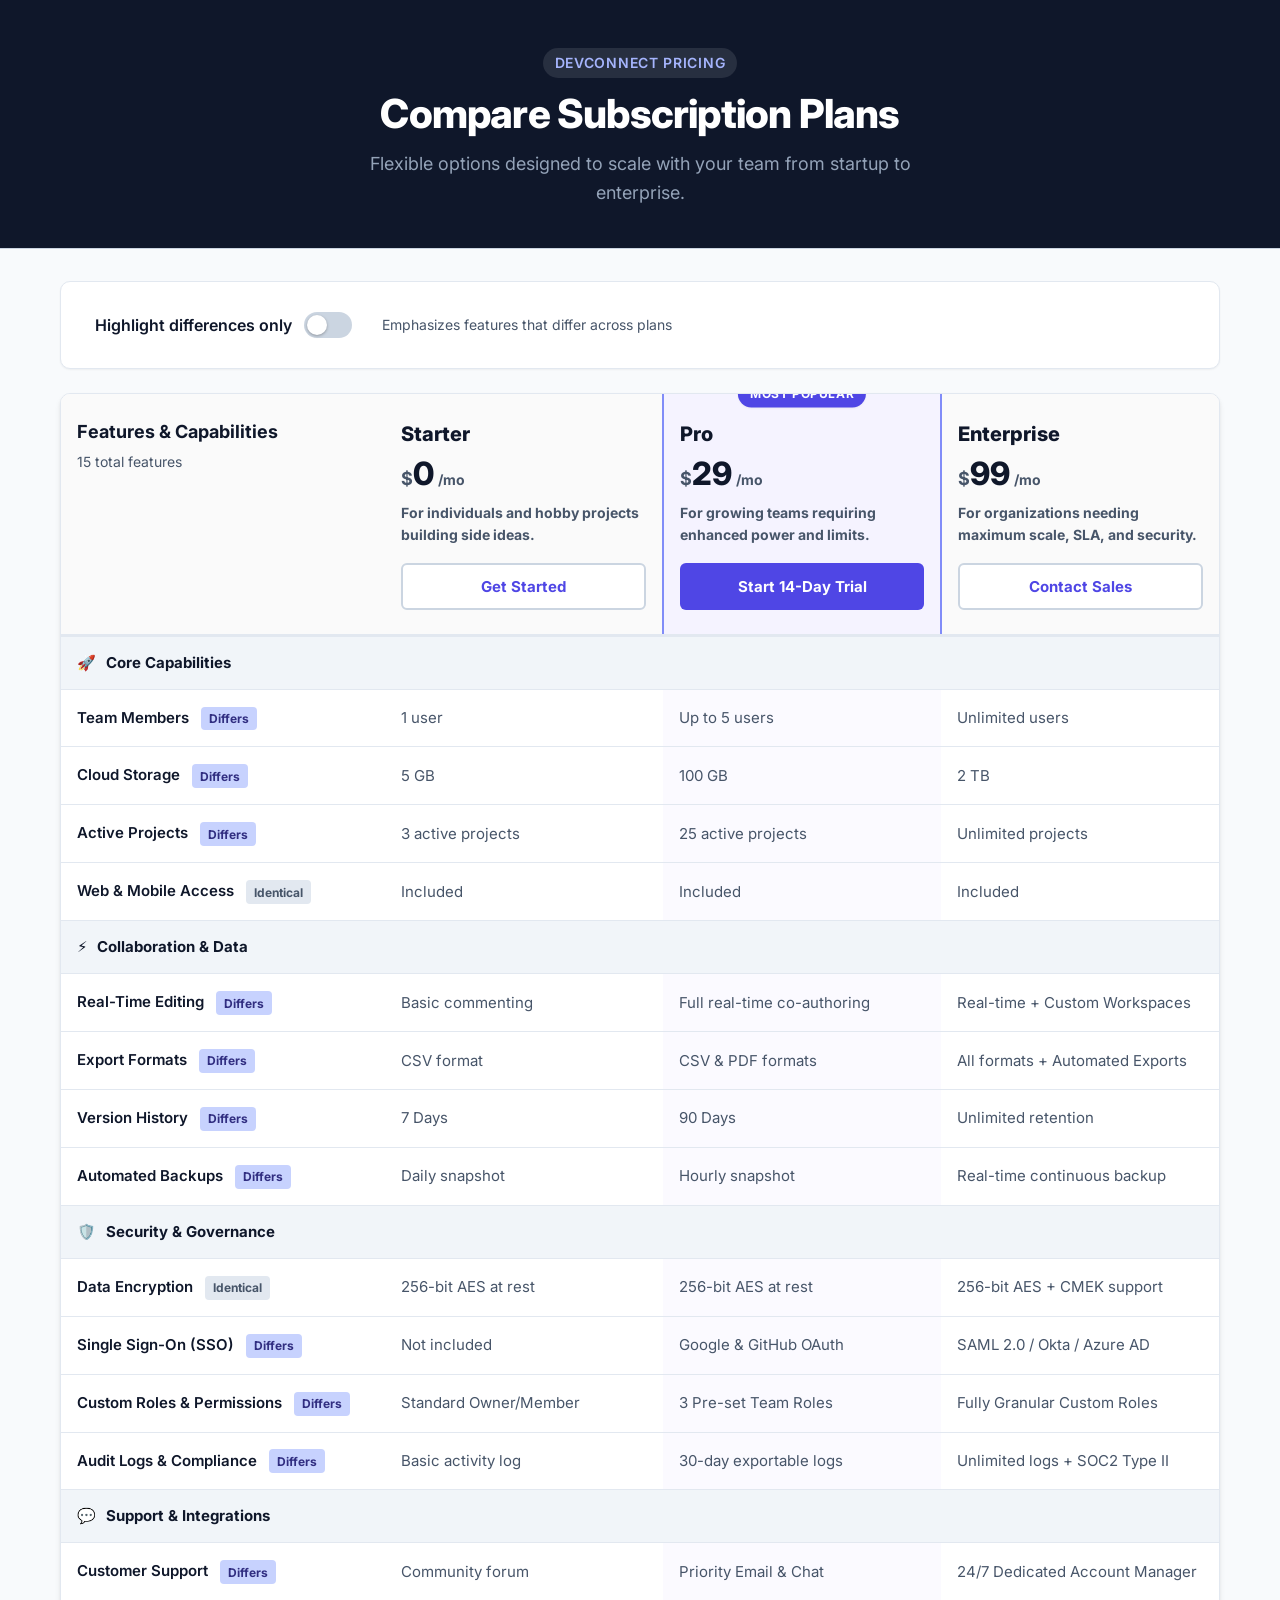
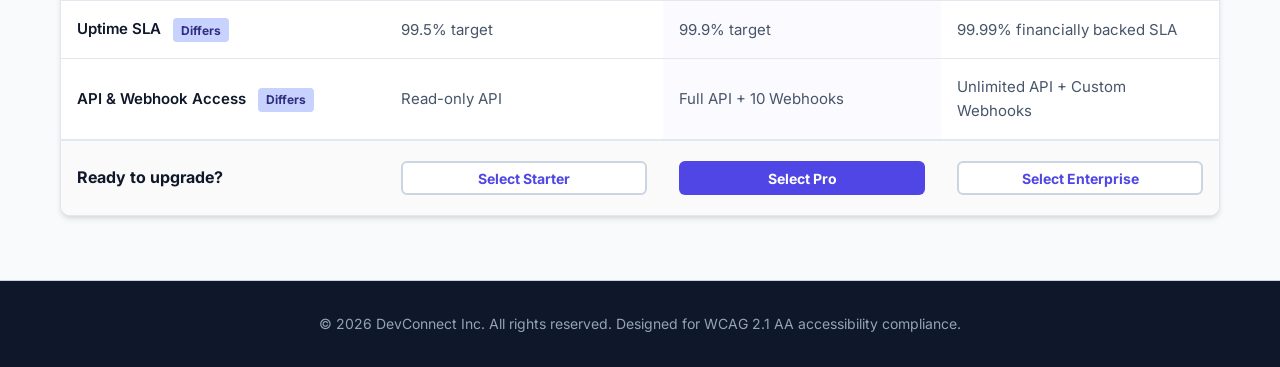
==== index.html @ 59ff109d "Initial commit" ====
<!DOCTYPE html>
<html lang="en">
<head>
  <meta charset="UTF-8">
  <meta name="viewport" content="width=device-width, initial-scale=1.0">
  <meta name="description" content="Compare subscription plans across 15 key features. Fully accessible, keyboard-operable, and optimized for mobile screens down to 320px.">
  <title>Plan Comparison - Find the Right Fit</title>
  
  <!-- Modern Google Fonts -->
  <link rel="preconnect" href="https://fonts.googleapis.com">
  <link rel="preconnect" href="https://fonts.gstatic.com" crossorigin>
  <link href="https://fonts.googleapis.com/css2?family=Inter:wght@400;500;600;700;800&display=swap" rel="stylesheet">
  
  <link rel="stylesheet" href="styles.css">
</head>
<body>

  <!-- Keyboard Accessibility: Skip to Main Content Link -->
  <a href="#main-content" class="skip-link">Skip to main content</a>

  <!-- Header Section -->
  <header class="app-header">
    <div class="container">
      <div class="brand-badge">DevConnect Pricing</div>
      <h1 id="page-title">Compare Subscription Plans</h1>
      <p class="subtitle">Flexible options designed to scale with your team from startup to enterprise.</p>
    </div>
  </header>

  <!-- Main Content Area -->
  <main id="main-content" tabindex="-1">
    <div class="container">
      
      <!-- Toolbar & Accessibility Controls -->
      <section class="toolbar" aria-label="Table View Controls">
        <div class="toolbar-left">
          <h2 class="sr-only">Interactive Controls</h2>
          <!-- Highlight Differences Toggle Switch -->
          <button 
            type="button" 
            role="switch" 
            aria-checked="false" 
            id="highlight-toggle" 
            class="switch-control" 
            aria-describedby="toggle-hint"
          >
            <span class="switch-label">Highlight differences only</span>
            <span class="switch-track" aria-hidden="true">
              <span class="switch-thumb"></span>
            </span>
          </button>
          <span id="toggle-hint" class="toggle-hint-text">Emphasizes features that differ across plans</span>
        </div>

        <div class="toolbar-right">
          <!-- Mobile Plan Filter Tabs (Visible on small screens <= 640px) -->
          <div class="mobile-filter-group" role="group" aria-label="Filter plan columns on mobile screens">
            <span class="filter-label" id="mobile-filter-label">View plan:</span>
            <div class="tab-list" role="tablist" aria-labelledby="mobile-filter-label">
              <button role="tab" aria-selected="true" id="tab-all" aria-controls="comparison-table" class="plan-tab active">All Plans</button>
              <button role="tab" aria-selected="false" id="tab-starter" aria-controls="comparison-table" class="plan-tab">Starter</button>
              <button role="tab" aria-selected="false" id="tab-pro" aria-controls="comparison-table" class="plan-tab">Pro</button>
              <button role="tab" aria-selected="false" id="tab-enterprise" aria-controls="comparison-table" class="plan-tab">Enterprise</button>
            </div>
          </div>
        </div>
      </section>

      <!-- Live Region for Screen Reader Announcements -->
      <div id="aria-announcer" class="sr-only" aria-live="polite" aria-atomic="true"></div>

      <!-- Feature Comparison Table Container -->
      <div class="table-wrapper">
        <table role="table" class="comparison-table" id="comparison-table" aria-labelledby="page-title">
          <caption class="sr-only">
            Detailed comparison of 15 features across Starter ($0), Pro ($29/month), and Enterprise ($99/month) plans.
          </caption>

          <!-- Table Header: Plan Overview -->
          <thead>
            <tr role="row" class="header-row">
              <th scope="col" role="columnheader" class="col-feature-header">
                <span class="feature-title">Features & Capabilities</span>
                <span class="feature-count">15 total features</span>
              </th>
              
              <!-- Plan 1: Starter -->
              <th scope="col" role="columnheader" class="col-plan plan-starter-header">
                <div class="plan-card-header">
                  <span class="plan-name">Starter</span>
                  <div class="plan-price">
                    <span class="currency">$</span><span class="amount">0</span><span class="period">/mo</span>
                  </div>
                  <p class="plan-desc">For individuals and hobby projects building side ideas.</p>
                  <button type="button" class="cta-button secondary" aria-label="Select Starter Plan ($0 per month)">Get Started</button>
                </div>
              </th>

              <!-- Plan 2: Pro (Featured) -->
              <th scope="col" role="columnheader" class="col-plan plan-pro-header featured">
                <div class="featured-badge" aria-hidden="true">Most Popular</div>
                <div class="plan-card-header">
                  <span class="plan-name">Pro</span>
                  <div class="plan-price">
                    <span class="currency">$</span><span class="amount">29</span><span class="period">/mo</span>
                  </div>
                  <p class="plan-desc">For growing teams requiring enhanced power and limits.</p>
                  <button type="button" class="cta-button primary" aria-label="Select Pro Plan ($29 per month)">Start 14-Day Trial</button>
                </div>
              </th>

              <!-- Plan 3: Enterprise -->
              <th scope="col" role="columnheader" class="col-plan plan-enterprise-header">
                <div class="plan-card-header">
                  <span class="plan-name">Enterprise</span>
                  <div class="plan-price">
                    <span class="currency">$</span><span class="amount">99</span><span class="period">/mo</span>
                  </div>
                  <p class="plan-desc">For organizations needing maximum scale, SLA, and security.</p>
                  <button type="button" class="cta-button secondary" aria-label="Select Enterprise Plan ($99 per month)">Contact Sales</button>
                </div>
              </th>
            </tr>
          </thead>

          <!-- Table Body: Categorized Features -->
          <tbody>
            
            <!-- Category 1: Core Capabilities -->
            <tr role="row" class="category-row">
              <th colspan="4" scope="colgroup" role="columnheader" class="category-title">
                <span class="category-icon" aria-hidden="true">🚀</span> Core Capabilities
              </th>
            </tr>

            <tr role="row" class="feature-row" data-different="true">
              <th scope="row" role="rowheader" class="feature-cell">
                <span class="feature-name">Team Members</span>
                <span class="diff-badge" aria-label="Value differs across plans">Differs</span>
              </th>
              <td role="cell" data-plan-name="Starter" class="value-cell plan-starter">1 user</td>
              <td role="cell" data-plan-name="Pro" class="value-cell plan-pro">Up to 5 users</td>
              <td role="cell" data-plan-name="Enterprise" class="value-cell plan-enterprise">Unlimited users</td>
            </tr>

            <tr role="row" class="feature-row" data-different="true">
              <th scope="row" role="rowheader" class="feature-cell">
                <span class="feature-name">Cloud Storage</span>
                <span class="diff-badge" aria-label="Value differs across plans">Differs</span>
              </th>
              <td role="cell" data-plan-name="Starter" class="value-cell plan-starter">5 GB</td>
              <td role="cell" data-plan-name="Pro" class="value-cell plan-pro">100 GB</td>
              <td role="cell" data-plan-name="Enterprise" class="value-cell plan-enterprise">2 TB</td>
            </tr>

            <tr role="row" class="feature-row" data-different="true">
              <th scope="row" role="rowheader" class="feature-cell">
                <span class="feature-name">Active Projects</span>
                <span class="diff-badge" aria-label="Value differs across plans">Differs</span>
              </th>
              <td role="cell" data-plan-name="Starter" class="value-cell plan-starter">3 active projects</td>
              <td role="cell" data-plan-name="Pro" class="value-cell plan-pro">25 active projects</td>
              <td role="cell" data-plan-name="Enterprise" class="value-cell plan-enterprise">Unlimited projects</td>
            </tr>

            <tr role="row" class="feature-row" data-different="false">
              <th scope="row" role="rowheader" class="feature-cell">
                <span class="feature-name">Web & Mobile Access</span>
                <span class="same-badge" aria-label="Value is identical across plans">Identical</span>
              </th>
              <td role="cell" data-plan-name="Starter" class="value-cell plan-starter">Included</td>
              <td role="cell" data-plan-name="Pro" class="value-cell plan-pro">Included</td>
              <td role="cell" data-plan-name="Enterprise" class="value-cell plan-enterprise">Included</td>
            </tr>

            <!-- Category 2: Collaboration & Data -->
            <tr role="row" class="category-row">
              <th colspan="4" scope="colgroup" role="columnheader" class="category-title">
                <span class="category-icon" aria-hidden="true">⚡</span> Collaboration & Data
              </th>
            </tr>

            <tr role="row" class="feature-row" data-different="true">
              <th scope="row" role="rowheader" class="feature-cell">
                <span class="feature-name">Real-Time Editing</span>
                <span class="diff-badge" aria-label="Value differs across plans">Differs</span>
              </th>
              <td role="cell" data-plan-name="Starter" class="value-cell plan-starter">Basic commenting</td>
              <td role="cell" data-plan-name="Pro" class="value-cell plan-pro">Full real-time co-authoring</td>
              <td role="cell" data-plan-name="Enterprise" class="value-cell plan-enterprise">Real-time + Custom Workspaces</td>
            </tr>

            <tr role="row" class="feature-row" data-different="true">
              <th scope="row" role="rowheader" class="feature-cell">
                <span class="feature-name">Export Formats</span>
                <span class="diff-badge" aria-label="Value differs across plans">Differs</span>
              </th>
              <td role="cell" data-plan-name="Starter" class="value-cell plan-starter">CSV format</td>
              <td role="cell" data-plan-name="Pro" class="value-cell plan-pro">CSV & PDF formats</td>
              <td role="cell" data-plan-name="Enterprise" class="value-cell plan-enterprise">All formats + Automated Exports</td>
            </tr>

            <tr role="row" class="feature-row" data-different="true">
              <th scope="row" role="rowheader" class="feature-cell">
                <span class="feature-name">Version History</span>
                <span class="diff-badge" aria-label="Value differs across plans">Differs</span>
              </th>
              <td role="cell" data-plan-name="Starter" class="value-cell plan-starter">7 Days</td>
              <td role="cell" data-plan-name="Pro" class="value-cell plan-pro">90 Days</td>
              <td role="cell" data-plan-name="Enterprise" class="value-cell plan-enterprise">Unlimited retention</td>
            </tr>

            <tr role="row" class="feature-row" data-different="true">
              <th scope="row" role="rowheader" class="feature-cell">
                <span class="feature-name">Automated Backups</span>
                <span class="diff-badge" aria-label="Value differs across plans">Differs</span>
              </th>
              <td role="cell" data-plan-name="Starter" class="value-cell plan-starter">Daily snapshot</td>
              <td role="cell" data-plan-name="Pro" class="value-cell plan-pro">Hourly snapshot</td>
              <td role="cell" data-plan-name="Enterprise" class="value-cell plan-enterprise">Real-time continuous backup</td>
            </tr>

            <!-- Category 3: Security & Governance -->
            <tr role="row" class="category-row">
              <th colspan="4" scope="colgroup" role="columnheader" class="category-title">
                <span class="category-icon" aria-hidden="true">🛡️</span> Security & Governance
              </th>
            </tr>

            <tr role="row" class="feature-row" data-different="false">
              <th scope="row" role="rowheader" class="feature-cell">
                <span class="feature-name">Data Encryption</span>
                <span class="same-badge" aria-label="Value is identical across plans">Identical</span>
              </th>
              <td role="cell" data-plan-name="Starter" class="value-cell plan-starter">256-bit AES at rest</td>
              <td role="cell" data-plan-name="Pro" class="value-cell plan-pro">256-bit AES at rest</td>
              <td role="cell" data-plan-name="Enterprise" class="value-cell plan-enterprise">256-bit AES + CMEK support</td>
            </tr>

            <tr role="row" class="feature-row" data-different="true">
              <th scope="row" role="rowheader" class="feature-cell">
                <span class="feature-name">Single Sign-On (SSO)</span>
                <span class="diff-badge" aria-label="Value differs across plans">Differs</span>
              </th>
              <td role="cell" data-plan-name="Starter" class="value-cell plan-starter">Not included</td>
              <td role="cell" data-plan-name="Pro" class="value-cell plan-pro">Google & GitHub OAuth</td>
              <td role="cell" data-plan-name="Enterprise" class="value-cell plan-enterprise">SAML 2.0 / Okta / Azure AD</td>
            </tr>

            <tr role="row" class="feature-row" data-different="true">
              <th scope="row" role="rowheader" class="feature-cell">
                <span class="feature-name">Custom Roles & Permissions</span>
                <span class="diff-badge" aria-label="Value differs across plans">Differs</span>
              </th>
              <td role="cell" data-plan-name="Starter" class="value-cell plan-starter">Standard Owner/Member</td>
              <td role="cell" data-plan-name="Pro" class="value-cell plan-pro">3 Pre-set Team Roles</td>
              <td role="cell" data-plan-name="Enterprise" class="value-cell plan-enterprise">Fully Granular Custom Roles</td>
            </tr>

            <tr role="row" class="feature-row" data-different="true">
              <th scope="row" role="rowheader" class="feature-cell">
                <span class="feature-name">Audit Logs & Compliance</span>
                <span class="diff-badge" aria-label="Value differs across plans">Differs</span>
              </th>
              <td role="cell" data-plan-name="Starter" class="value-cell plan-starter">Basic activity log</td>
              <td role="cell" data-plan-name="Pro" class="value-cell plan-pro">30-day exportable logs</td>
              <td role="cell" data-plan-name="Enterprise" class="value-cell plan-enterprise">Unlimited logs + SOC2 Type II</td>
            </tr>

            <!-- Category 4: Support & Integration -->
            <tr role="row" class="category-row">
              <th colspan="4" scope="colgroup" role="columnheader" class="category-title">
                <span class="category-icon" aria-hidden="true">💬</span> Support & Integrations
              </th>
            </tr>

            <tr role="row" class="feature-row" data-different="true">
              <th scope="row" role="rowheader" class="feature-cell">
                <span class="feature-name">Customer Support</span>
                <span class="diff-badge" aria-label="Value differs across plans">Differs</span>
              </th>
              <td role="cell" data-plan-name="Starter" class="value-cell plan-starter">Community forum</td>
              <td role="cell" data-plan-name="Pro" class="value-cell plan-pro">Priority Email & Chat</td>
              <td role="cell" data-plan-name="Enterprise" class="value-cell plan-enterprise">24/7 Dedicated Account Manager</td>
            </tr>

            <tr role="row" class="feature-row" data-different="true">
              <th scope="row" role="rowheader" class="feature-cell">
                <span class="feature-name">Uptime SLA</span>
                <span class="diff-badge" aria-label="Value differs across plans">Differs</span>
              </th>
              <td role="cell" data-plan-name="Starter" class="value-cell plan-starter">99.5% target</td>
              <td role="cell" data-plan-name="Pro" class="value-cell plan-pro">99.9% target</td>
              <td role="cell" data-plan-name="Enterprise" class="value-cell plan-enterprise">99.99% financially backed SLA</td>
            </tr>

            <tr role="row" class="feature-row" data-different="true">
              <th scope="row" role="rowheader" class="feature-cell">
                <span class="feature-name">API & Webhook Access</span>
                <span class="diff-badge" aria-label="Value differs across plans">Differs</span>
              </th>
              <td role="cell" data-plan-name="Starter" class="value-cell plan-starter">Read-only API</td>
              <td role="cell" data-plan-name="Pro" class="value-cell plan-pro">Full API + 10 Webhooks</td>
              <td role="cell" data-plan-name="Enterprise" class="value-cell plan-enterprise">Unlimited API + Custom Webhooks</td>
            </tr>

          </tbody>

          <!-- Table Footer: Bottom Action Row -->
          <tfoot>
            <tr role="row" class="footer-row">
              <th scope="row" role="rowheader" class="footer-label">Ready to upgrade?</th>
              <td role="cell" class="plan-starter"><button type="button" class="cta-button secondary micro" aria-label="Select Starter Plan">Select Starter</button></td>
              <td role="cell" class="plan-pro"><button type="button" class="cta-button primary micro" aria-label="Select Pro Plan">Select Pro</button></td>
              <td role="cell" class="plan-enterprise"><button type="button" class="cta-button secondary micro" aria-label="Select Enterprise Plan">Select Enterprise</button></td>
            </tr>
          </tfoot>
        </table>
      </div>

    </div>
  </main>

  <!-- Accessible Footer -->
  <footer class="app-footer">
    <div class="container">
      <p>&copy; 2026 DevConnect Inc. All rights reserved. Designed for WCAG 2.1 AA accessibility compliance.</p>
    </div>
  </footer>

  <script src="app.js"></script>
</body>
</html>
---- styles.css ----
/* ==========================================================================
   Accessible Plan Comparison Table - Design System & CSS Stylesheet
   WCAG 2.1 AA Compliant - Operable by Keyboard - Responsive down to 320px
   ========================================================================== */

/* --------------------------------------------------------------------------
   1. Design Tokens & CSS Variables
   -------------------------------------------------------------------------- */
:root {
  /* Color Palette - High Contrast & Harmonious Tones */
  --bg-main: #f8fafc;
  --bg-card: #ffffff;
  --bg-header: #0f172a;
  --text-main: #0f172a;
  --text-muted: #475569;
  --text-light: #64748b;
  --text-inverse: #ffffff;
  
  /* Primary Accent & State Colors */
  --primary: #4f46e5;
  --primary-hover: #4338ca;
  --primary-light: #e0e7ff;
  --primary-focus: #6366f1;
  
  /* Plan Specific Accents */
  --pro-accent: #4f46e5;
  --pro-bg: #f5f3ff;
  --pro-border: #818cf8;
  
  /* Table & Border Styles */
  --border-color: #e2e8f0;
  --border-dark: #cbd5e1;
  --radius-sm: 6px;
  --radius-md: 10px;
  --radius-lg: 16px;
  
  /* Highlight Differences State Tokens */
  --diff-border: #4f46e5;
  --diff-bg: #eef2ff;
  --diff-badge-bg: #c7d2fe;
  --diff-badge-text: #312e81;
  
  --same-bg: #f8fafc;
  --same-opacity: 0.6;
  
  /* Focus Indicator Ring */
  --focus-ring-color: #4f46e5;
  --focus-ring-shadow: 0 0 0 4px rgba(79, 70, 229, 0.35);

  /* Shadows */
  --shadow-sm: 0 1px 2px 0 rgba(0, 0, 0, 0.05);
  --shadow-md: 0 4px 6px -1px rgba(0, 0, 0, 0.1), 0 2px 4px -1px rgba(0, 0, 0, 0.06);
  --shadow-lg: 0 10px 15px -3px rgba(0, 0, 0, 0.1), 0 4px 6px -2px rgba(0, 0, 0, 0.05);
  
  /* Typography */
  --font-family: 'Inter', system-ui, -apple-system, BlinkMacSystemFont, 'Segoe UI', Roboto, sans-serif;
}

/* --------------------------------------------------------------------------
   2. Reset & General Styles
   -------------------------------------------------------------------------- */
*, *::before, *::after {
  box-sizing: border-box;
  margin: 0;
  padding: 0;
}

html {
  font-size: 100%; /* 16px default */
  scroll-behavior: smooth;
}

body {
  font-family: var(--font-family);
  background-color: var(--bg-main);
  color: var(--text-main);
  line-height: 1.6;
  min-height: 100vh;
  display: flex;
  flex-direction: column;
  -webkit-font-smoothing: antialiased;
}

.container {
  width: 100%;
  max-width: 1200px;
  margin: 0 auto;
  padding: 0 1.25rem;
}

/* Screen Reader Only Utility Class */
.sr-only {
  position: absolute !important;
  width: 1px !important;
  height: 1px !important;
  padding: 0 !important;
  margin: -1px !important;
  overflow: hidden !important;
  clip: rect(0, 0, 0, 0) !important;
  white-space: nowrap !important;
  border: 0 !important;
}

/* --------------------------------------------------------------------------
   3. Keyboard Focus Management & Accessibility Controls
   -------------------------------------------------------------------------- */
/* High Contrast Visible Focus Ring for All Interactive Elements */
*:focus-visible {
  outline: 3px solid var(--focus-ring-color) !important;
  outline-offset: 3px !important;
  box-shadow: var(--focus-ring-shadow) !important;
}

/* Skip to Main Content Link */
.skip-link {
  position: absolute;
  top: -100px;
  left: 1rem;
  background-color: var(--primary);
  color: var(--text-inverse);
  padding: 0.75rem 1.25rem;
  font-weight: 700;
  border-radius: var(--radius-sm);
  text-decoration: none;
  z-index: 9999;
  transition: top 0.2s ease-in-out;
}

.skip-link:focus {
  top: 1rem;
}

/* --------------------------------------------------------------------------
   4. Header & Page Intro
   -------------------------------------------------------------------------- */
.app-header {
  background-color: var(--bg-header);
  color: var(--text-inverse);
  padding: 3rem 0 2.5rem 0;
  text-align: center;
  border-bottom: 1px solid var(--border-dark);
}

.brand-badge {
  display: inline-block;
  background: rgba(255, 255, 255, 0.1);
  color: #a5b4fc;
  font-size: 0.875rem;
  font-weight: 600;
  padding: 0.25rem 0.75rem;
  border-radius: 50px;
  margin-bottom: 0.75rem;
  letter-spacing: 0.05em;
  text-transform: uppercase;
}

.app-header h1 {
  font-size: clamp(1.75rem, 4vw, 2.5rem);
  font-weight: 800;
  letter-spacing: -0.02em;
  line-height: 1.2;
}

.app-header .subtitle {
  margin-top: 0.75rem;
  color: #94a3b8;
  font-size: clamp(1rem, 2vw, 1.125rem);
  max-width: 600px;
  margin-left: auto;
  margin-right: auto;
}

/* --------------------------------------------------------------------------
   5. Interactive Toolbar & Controls
   -------------------------------------------------------------------------- */
main {
  flex: 1;
  padding: 2rem 0 4rem 0;
}

.toolbar {
  display: flex;
  flex-wrap: wrap;
  justify-content: space-between;
  align-items: center;
  gap: 1rem;
  background: var(--bg-card);
  padding: 1.25rem;
  border-radius: var(--radius-md);
  border: 1px solid var(--border-color);
  box-shadow: var(--shadow-sm);
  margin-bottom: 1.5rem;
}

.toolbar-left {
  display: flex;
  align-items: center;
  gap: 1rem;
  flex-wrap: wrap;
}

/* Accessible Switch Control */
.switch-control {
  display: inline-flex;
  align-items: center;
  gap: 0.75rem;
  background: transparent;
  border: 2px solid transparent;
  padding: 0.5rem 0.75rem;
  border-radius: var(--radius-sm);
  cursor: pointer;
  font-family: inherit;
  font-size: 1rem;
  font-weight: 600;
  color: var(--text-main);
  user-select: none;
  transition: background-color 0.2s;
}

.switch-control:hover {
  background-color: var(--bg-main);
}

.switch-track {
  position: relative;
  width: 48px;
  height: 26px;
  background-color: #cbd5e1;
  border-radius: 50px;
  transition: background-color 0.2s ease-in-out;
  display: inline-block;
}

.switch-thumb {
  position: absolute;
  top: 3px;
  left: 3px;
  width: 20px;
  height: 20px;
  background-color: #ffffff;
  border-radius: 50%;
  transition: transform 0.2s ease-in-out;
  box-shadow: 0 1px 3px rgba(0,0,0,0.3);
}

/* Active State for Switch */
.switch-control[aria-checked="true"] .switch-track {
  background-color: var(--primary);
}

.switch-control[aria-checked="true"] .switch-thumb {
  transform: translateX(22px);
}

.toggle-hint-text {
  font-size: 0.875rem;
  color: var(--text-muted);
}

/* Mobile Filter Group (Hidden on Desktop) */
.mobile-filter-group {
  display: none;
  align-items: center;
  gap: 0.5rem;
}

.filter-label {
  font-size: 0.875rem;
  font-weight: 600;
  color: var(--text-muted);
}

.tab-list {
  display: flex;
  background: var(--bg-main);
  padding: 0.25rem;
  border-radius: var(--radius-sm);
  gap: 0.25rem;
}

.plan-tab {
  background: transparent;
  border: none;
  padding: 0.4rem 0.75rem;
  font-size: 0.875rem;
  font-weight: 600;
  color: var(--text-muted);
  border-radius: 4px;
  cursor: pointer;
  font-family: inherit;
}

.plan-tab.active {
  background: var(--bg-card);
  color: var(--primary);
  box-shadow: var(--shadow-sm);
}

/* --------------------------------------------------------------------------
   6. Plan Comparison Table Layout (Desktop > 680px)
   -------------------------------------------------------------------------- */
.table-wrapper {
  width: 100%;
  overflow-x: auto;
  border-radius: var(--radius-md);
  box-shadow: var(--shadow-md);
  background: var(--bg-card);
  border: 1px solid var(--border-color);
}

.comparison-table {
  width: 100%;
  border-collapse: collapse;
  text-align: left;
}

/* Header Columns */
.header-row th {
  padding: 1.5rem 1rem;
  vertical-align: top;
  border-bottom: 2px solid var(--border-color);
  background-color: #fafafa;
}

.col-feature-header {
  width: 28%;
  min-width: 200px;
}

.col-feature-header .feature-title {
  display: block;
  font-size: 1.125rem;
  font-weight: 700;
  color: var(--text-main);
}

.col-feature-header .feature-count {
  display: block;
  font-size: 0.875rem;
  color: var(--text-muted);
  font-weight: 400;
  margin-top: 0.25rem;
}

.col-plan {
  width: 24%;
  min-width: 180px;
  position: relative;
}

/* Featured / Most Popular Plan Styling */
.col-plan.featured {
  background-color: var(--pro-bg);
  border-left: 2px solid var(--pro-border);
  border-right: 2px solid var(--pro-border);
}

.featured-badge {
  position: absolute;
  top: 0;
  left: 50%;
  transform: translate(-50%, -50%);
  background: var(--primary);
  color: var(--text-inverse);
  font-size: 0.75rem;
  font-weight: 700;
  padding: 0.25rem 0.75rem;
  border-radius: 50px;
  text-transform: uppercase;
  letter-spacing: 0.05em;
  box-shadow: var(--shadow-sm);
}

.plan-card-header {
  display: flex;
  flex-direction: column;
  height: 100%;
}

.plan-name {
  font-size: 1.25rem;
  font-weight: 800;
  color: var(--text-main);
}

.plan-price {
  margin: 0.5rem 0;
  display: flex;
  align-items: baseline;
}

.plan-price .currency {
  font-size: 1.125rem;
  font-weight: 700;
  color: var(--text-muted);
}

.plan-price .amount {
  font-size: 2rem;
  font-weight: 800;
  color: var(--text-main);
  line-height: 1;
}

.plan-price .period {
  font-size: 0.875rem;
  color: var(--text-muted);
  margin-left: 0.25rem;
}

.plan-desc {
  font-size: 0.875rem;
  color: var(--text-muted);
  margin-bottom: 1rem;
  flex-grow: 1;
  min-height: 40px;
}

/* CTA Buttons */
.cta-button {
  width: 100%;
  padding: 0.75rem 1rem;
  font-size: 0.9375rem;
  font-weight: 700;
  border-radius: var(--radius-sm);
  cursor: pointer;
  font-family: inherit;
  text-align: center;
  transition: all 0.2s ease-in-out;
  border: 2px solid transparent;
}

.cta-button.primary {
  background-color: var(--primary);
  color: var(--text-inverse);
}

.cta-button.primary:hover {
  background-color: var(--primary-hover);
}

.cta-button.secondary {
  background-color: var(--bg-card);
  color: var(--primary);
  border-color: var(--border-dark);
}

.cta-button.secondary:hover {
  background-color: var(--primary-light);
  border-color: var(--primary);
}

.cta-button.micro {
  padding: 0.4rem 0.75rem;
  font-size: 0.875rem;
}

/* Category Section Rows */
.category-row th {
  background-color: #f1f5f9;
  padding: 0.875rem 1rem;
  font-size: 0.9375rem;
  font-weight: 700;
  color: var(--text-main);
  border-top: 1px solid var(--border-color);
  border-bottom: 1px solid var(--border-color);
}

.category-icon {
  margin-right: 0.35rem;
}

/* Feature Data Rows */
.feature-row {
  border-bottom: 1px solid var(--border-color);
  transition: background-color 0.15s ease-in-out;
}

.feature-row:hover {
  background-color: #f8fafc;
}

.feature-cell {
  padding: 1rem;
  font-weight: 600;
  font-size: 0.9375rem;
  color: var(--text-main);
  vertical-align: middle;
}

.feature-name {
  display: inline-block;
}

/* Badges for Differs vs Identical */
.diff-badge, .same-badge {
  display: inline-block;
  font-size: 0.75rem;
  font-weight: 700;
  padding: 0.15rem 0.5rem;
  border-radius: 4px;
  margin-left: 0.5rem;
  vertical-align: middle;
}

.diff-badge {
  background-color: var(--diff-badge-bg);
  color: var(--diff-badge-text);
}

.same-badge {
  background-color: #e2e8f0;
  color: #475569;
}

.value-cell {
  padding: 1rem;
  font-size: 0.9375rem;
  color: var(--text-muted);
  vertical-align: middle;
}

.value-cell.plan-pro {
  background-color: rgba(245, 243, 255, 0.4);
}

/* Footer Row */
.footer-row th, .footer-row td {
  padding: 1.25rem 1rem;
  background-color: #fafafa;
  border-top: 2px solid var(--border-color);
}

.footer-label {
  font-size: 1rem;
  font-weight: 700;
}

/* --------------------------------------------------------------------------
   7. Highlight Differences State Rules
   -------------------------------------------------------------------------- */
/* When Highlight Switch is Active */
.comparison-table.highlight-diff-active .feature-row[data-different="true"] {
  background-color: var(--diff-bg) !important;
  border-left: 4px solid var(--diff-border);
}

.comparison-table.highlight-diff-active .feature-row[data-different="true"] .feature-name {
  color: #1e1b4b;
  font-weight: 700;
}

.comparison-table.highlight-diff-active .feature-row[data-different="true"] .value-cell {
  color: #1e293b;
  font-weight: 600;
}

.comparison-table.highlight-diff-active .feature-row[data-different="false"] {
  opacity: var(--same-opacity);
  background-color: var(--same-bg);
}

.comparison-table.highlight-diff-active .feature-row[data-different="false"] .diff-badge,
.comparison-table.highlight-diff-active .feature-row[data-different="false"] .same-badge {
  opacity: 0.5;
}

/* --------------------------------------------------------------------------
   8. Responsive Narrow-Screen Treatment (Mobile <= 680px down to 320px)
   -------------------------------------------------------------------------- */
@media (max-width: 680px) {
  /* Show Mobile Filter Controls */
  .mobile-filter-group {
    display: flex;
    width: 100%;
    justify-content: space-between;
    margin-top: 0.5rem;
  }
  
  .toolbar {
    flex-direction: column;
    align-items: stretch;
  }
  
  .table-wrapper {
    overflow-x: hidden; /* No horizontal scroll bar at 320px! */
    border: none;
    box-shadow: none;
    background: transparent;
  }

  /* Transform Table Structure into Card Stack */
  .comparison-table, 
  .comparison-table tbody, 
  .comparison-table tfoot {
    display: block;
    width: 100%;
  }

  /* Table Header formatting on mobile */
  .comparison-table thead {
    display: block;
    margin-bottom: 1.5rem;
  }

  .header-row {
    display: flex;
    flex-direction: column;
    gap: 1rem;
  }

  .col-feature-header {
    display: block;
    width: 100%;
    min-width: 100%;
    background: var(--bg-card);
    padding: 1rem;
    border-radius: var(--radius-sm);
    border: 1px solid var(--border-color);
  }

  .col-plan {
    display: block;
    width: 100%;
    min-width: 100%;
    background: var(--bg-card);
    border: 1px solid var(--border-color);
    border-radius: var(--radius-md);
    padding: 1.25rem;
    box-shadow: var(--shadow-sm);
  }

  .col-plan.featured {
    border: 2px solid var(--pro-border);
  }

  /* Category Header Rows on mobile */
  .category-row {
    display: block;
    margin: 1.5rem 0 0.75rem 0;
  }

  .category-row th {
    display: block;
    width: 100%;
    border-radius: var(--radius-sm);
    border: 1px solid var(--border-color);
  }

  /* Feature Rows -> Responsive Feature Cards */
  .feature-row {
    display: flex;
    flex-direction: column;
    background: var(--bg-card);
    border: 1px solid var(--border-color);
    border-radius: var(--radius-md);
    margin-bottom: 1rem;
    padding: 1rem;
    box-shadow: var(--shadow-sm);
  }

  .feature-cell {
    display: flex;
    justify-content: space-between;
    align-items: center;
    width: 100%;
    padding: 0 0 0.75rem 0;
    border-bottom: 1px solid var(--border-color);
    margin-bottom: 0.5rem;
    font-size: 1rem;
  }

  /* Values inside Feature Cards */
  .value-cell {
    display: flex;
    justify-content: space-between;
    align-items: center;
    width: 100%;
    padding: 0.5rem 0;
    font-size: 0.9375rem;
    border-bottom: 1px dashed #f1f5f9;
  }

  .value-cell:last-child {
    border-bottom: none;
  }

  /* Generate accessible plan label prefix for each stacked value */
  .value-cell::before {
    content: attr(data-plan-name);
    font-weight: 700;
    color: var(--text-main);
    font-size: 0.8125rem;
    text-transform: uppercase;
    letter-spacing: 0.05em;
    background: #f1f5f9;
    padding: 0.2rem 0.5rem;
    border-radius: 4px;
  }

  /* Highlight Differences state on mobile cards */
  .comparison-table.highlight-diff-active .feature-row[data-different="true"] {
    border-left: 6px solid var(--diff-border);
    box-shadow: 0 4px 12px rgba(79, 70, 229, 0.15);
  }

  /* Mobile Plan Column Filtering Logic */
  .comparison-table[data-filter-plan="starter"] .col-plan:not(.plan-starter-header),
  .comparison-table[data-filter-plan="starter"] .value-cell:not(.plan-starter) {
    display: none !important;
  }

  .comparison-table[data-filter-plan="pro"] .col-plan:not(.plan-pro-header),
  .comparison-table[data-filter-plan="pro"] .value-cell:not(.plan-pro) {
    display: none !important;
  }

  .comparison-table[data-filter-plan="enterprise"] .col-plan:not(.plan-enterprise-header),
  .comparison-table[data-filter-plan="enterprise"] .value-cell:not(.plan-enterprise) {
    display: none !important;
  }

  /* Footer on mobile */
  .footer-row {
    display: flex;
    flex-direction: column;
    gap: 0.75rem;
    background: var(--bg-card);
    padding: 1rem;
    border-radius: var(--radius-md);
    border: 1px solid var(--border-color);
  }

  .footer-label {
    display: block;
    width: 100%;
    margin-bottom: 0.5rem;
  }
}

/* --------------------------------------------------------------------------
   9. Footer Section
   -------------------------------------------------------------------------- */
.app-footer {
  background-color: var(--bg-header);
  color: #94a3b8;
  padding: 2rem 0;
  font-size: 0.875rem;
  text-align: center;
  border-top: 1px solid var(--border-dark);
  margin-top: auto;
}
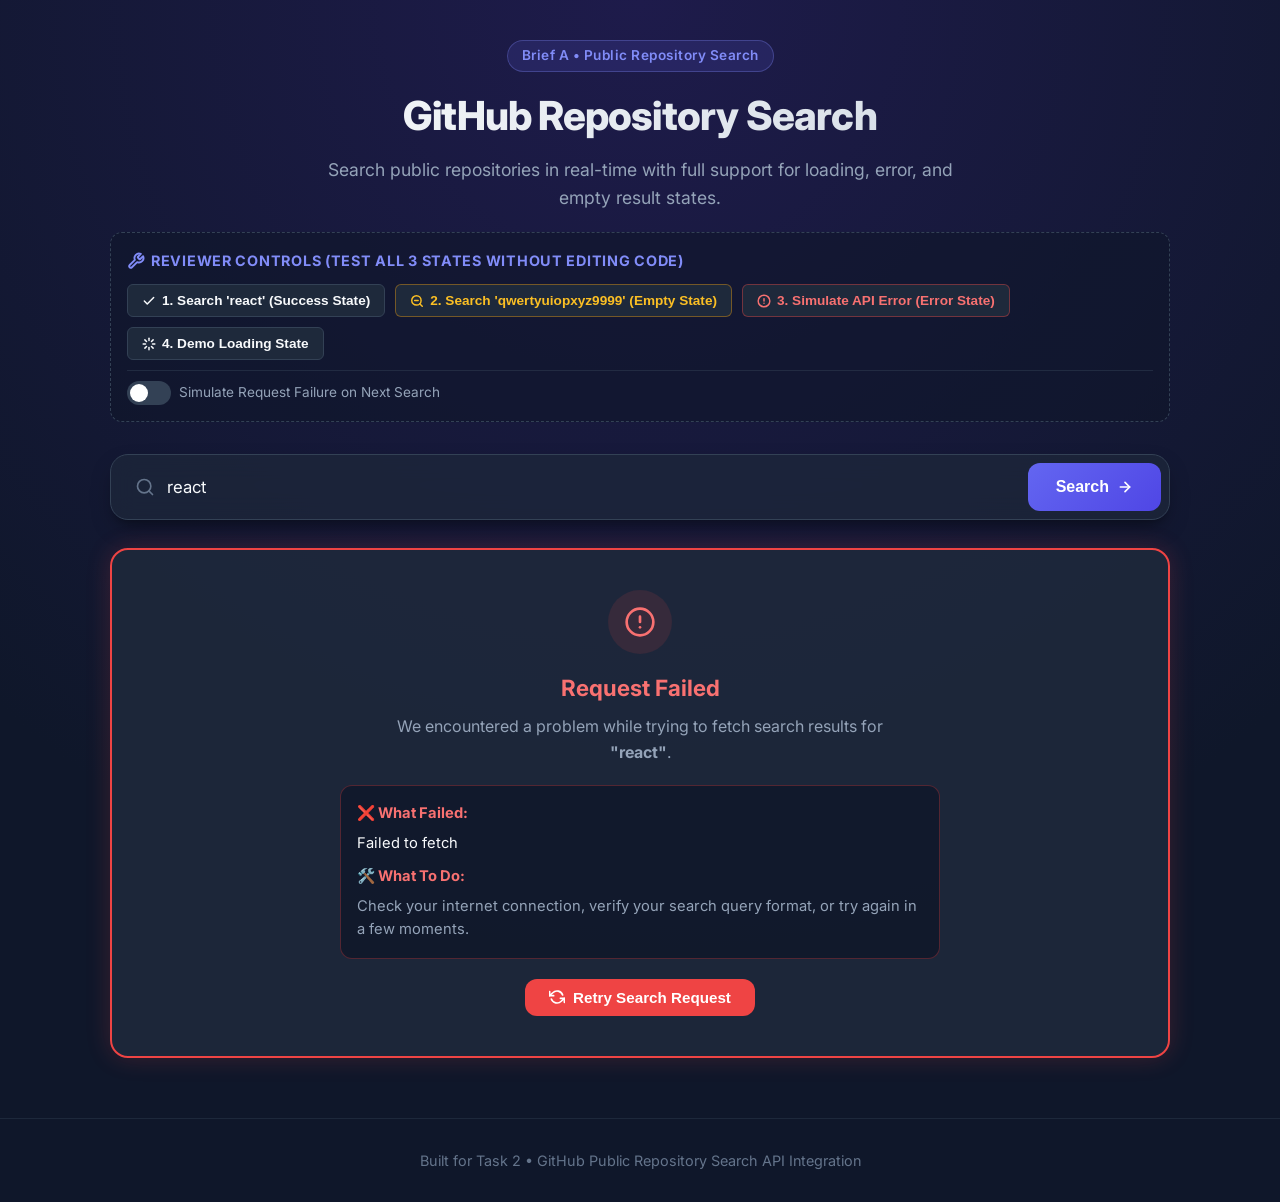
==== commit 21db621a: "Implement Brief A: Public repository search with loading, empty, and error states" ====
--- a/index.html
+++ b/index.html
@@ -3,10 +3,10 @@
 <head>
   <meta charset="UTF-8">
   <meta name="viewport" content="width=device-width, initial-scale=1.0">
-  <meta name="description" content="Compare subscription plans across 15 key features. Fully accessible, keyboard-operable, and optimized for mobile screens down to 320px.">
-  <title>Plan Comparison - Find the Right Fit</title>
+  <meta name="description" content="Public Repository Search web application demonstrating loading, error, and empty result states against the GitHub API.">
+  <title>Public Repository Search - GitHub API Explorer</title>
   
-  <!-- Modern Google Fonts -->
+  <!-- Modern Typography from Google Fonts -->
   <link rel="preconnect" href="https://fonts.googleapis.com">
   <link rel="preconnect" href="https://fonts.gstatic.com" crossorigin>
   <link href="https://fonts.googleapis.com/css2?family=Inter:wght@400;500;600;700;800&display=swap" rel="stylesheet">
@@ -21,310 +21,104 @@
   <!-- Header Section -->
   <header class="app-header">
     <div class="container">
-      <div class="brand-badge">DevConnect Pricing</div>
-      <h1 id="page-title">Compare Subscription Plans</h1>
-      <p class="subtitle">Flexible options designed to scale with your team from startup to enterprise.</p>
+      <span class="badge">Brief A • Public Repository Search</span>
+      <h1 id="page-title">GitHub Repository Search</h1>
+      <p class="subtitle">Search public repositories in real-time with full support for loading, error, and empty result states.</p>
     </div>
   </header>
 
   <!-- Main Content Area -->
   <main id="main-content" tabindex="-1">
     <div class="container">
-      
-      <!-- Toolbar & Accessibility Controls -->
-      <section class="toolbar" aria-label="Table View Controls">
-        <div class="toolbar-left">
-          <h2 class="sr-only">Interactive Controls</h2>
-          <!-- Highlight Differences Toggle Switch -->
+
+      <!-- Reviewer Quick Testing Toolbar -->
+      <section class="reviewer-toolbar" aria-label="Reviewer Demo Controls">
+        <div class="reviewer-toolbar-header">
+          <span class="reviewer-title">
+            <svg width="18" height="18" viewBox="0 0 24 24" fill="none" stroke="currentColor" stroke-width="2.5" stroke-linecap="round" stroke-linejoin="round" aria-hidden="true"><path d="M14.7 6.3a1 1 0 0 0 0 1.4l1.6 1.6a1 1 0 0 0 1.4 0l3.77-3.77a6 6 0 0 1-7.94 7.94l-6.91 6.91a2.12 2.12 0 0 1-3-3l6.91-6.91a6 6 0 0 1 7.94-7.94l-3.76 3.76z"/></svg>
+            Reviewer Controls (Test All 3 States Without Editing Code)
+          </span>
+        </div>
+        
+        <div class="reviewer-preset-buttons" role="group" aria-label="Preset demonstration buttons">
+          <button type="button" class="preset-btn" id="btn-demo-success" title="Execute a search for popular 'react' repositories">
+            <svg width="14" height="14" viewBox="0 0 24 24" fill="none" stroke="currentColor" stroke-width="2.5" stroke-linecap="round" stroke-linejoin="round" aria-hidden="true"><polyline points="20 6 9 17 4 12"/></svg>
+            1. Search 'react' (Success State)
+          </button>
+          
+          <button type="button" class="preset-btn btn-empty" id="btn-demo-empty" title="Execute a search that returns 0 results">
+            <svg width="14" height="14" viewBox="0 0 24 24" fill="none" stroke="currentColor" stroke-width="2.5" stroke-linecap="round" stroke-linejoin="round" aria-hidden="true"><circle cx="11" cy="11" r="8"/><line x1="21" y1="21" x2="16.65" y2="16.65"/><line x1="8" y1="11" x2="14" y2="11"/></svg>
+            2. Search 'qwertyuiopxyz9999' (Empty State)
+          </button>
+
+          <button type="button" class="preset-btn btn-error" id="btn-demo-error" title="Trigger a simulated API network error">
+            <svg width="14" height="14" viewBox="0 0 24 24" fill="none" stroke="currentColor" stroke-width="2.5" stroke-linecap="round" stroke-linejoin="round" aria-hidden="true"><circle cx="12" cy="12" r="10"/><line x1="12" y1="8" x2="12" y2="12"/><line x1="12" y1="16" x2="12.01" y2="16"/></svg>
+            3. Simulate API Error (Error State)
+          </button>
+
+          <button type="button" class="preset-btn" id="btn-demo-loading" title="Show simulated persistent loading state">
+            <svg width="14" height="14" viewBox="0 0 24 24" fill="none" stroke="currentColor" stroke-width="2.5" stroke-linecap="round" stroke-linejoin="round" aria-hidden="true"><line x1="12" y1="2" x2="12" y2="6"/><line x1="12" y1="18" x2="12" y2="22"/><line x1="4.93" y1="4.93" x2="7.76" y2="7.76"/><line x1="16.24" y1="16.24" x2="19.07" y2="19.07"/><line x1="2" y1="12" x2="6" y2="12"/><line x1="18" y1="12" x2="22" y2="12"/><line x1="4.93" y1="19.07" x2="7.76" y2="16.24"/><line x1="16.24" y1="7.76" x2="19.07" y2="4.93"/></svg>
+            4. Demo Loading State
+          </button>
+        </div>
+
+        <div class="error-toggle-wrapper">
           <button 
             type="button" 
             role="switch" 
             aria-checked="false" 
-            id="highlight-toggle" 
-            class="switch-control" 
-            aria-describedby="toggle-hint"
+            id="simulate-error-switch" 
+            class="error-toggle-switch"
+            aria-label="Toggle forced error simulation"
           >
-            <span class="switch-label">Highlight differences only</span>
-            <span class="switch-track" aria-hidden="true">
-              <span class="switch-thumb"></span>
-            </span>
+            <span class="error-toggle-thumb"></span>
           </button>
-          <span id="toggle-hint" class="toggle-hint-text">Emphasizes features that differ across plans</span>
+          <label for="simulate-error-switch" style="cursor: pointer;">Simulate Request Failure on Next Search</label>
         </div>
+      </section>
 
-        <div class="toolbar-right">
-          <!-- Mobile Plan Filter Tabs (Visible on small screens <= 640px) -->
-          <div class="mobile-filter-group" role="group" aria-label="Filter plan columns on mobile screens">
-            <span class="filter-label" id="mobile-filter-label">View plan:</span>
-            <div class="tab-list" role="tablist" aria-labelledby="mobile-filter-label">
-              <button role="tab" aria-selected="true" id="tab-all" aria-controls="comparison-table" class="plan-tab active">All Plans</button>
-              <button role="tab" aria-selected="false" id="tab-starter" aria-controls="comparison-table" class="plan-tab">Starter</button>
-              <button role="tab" aria-selected="false" id="tab-pro" aria-controls="comparison-table" class="plan-tab">Pro</button>
-              <button role="tab" aria-selected="false" id="tab-enterprise" aria-controls="comparison-table" class="plan-tab">Enterprise</button>
-            </div>
+      <!-- Primary Search Form -->
+      <section class="search-section" aria-label="Repository Search Form">
+        <form id="search-form" class="search-form" role="search">
+          <div class="search-input-wrapper">
+            <svg class="search-icon" viewBox="0 0 24 24" fill="none" stroke="currentColor" stroke-width="2" stroke-linecap="round" stroke-linejoin="round" aria-hidden="true">
+              <circle cx="11" cy="11" r="8"></circle>
+              <line x1="21" y1="21" x2="16.65" y2="16.65"></line>
+            </svg>
+            <input 
+              type="text" 
+              id="search-input" 
+              class="search-input" 
+              placeholder="Search public GitHub repositories (e.g. react, vue, python)..." 
+              value="react"
+              required 
+              aria-label="Repository search query"
+            >
           </div>
-        </div>
+          <button type="submit" id="search-submit-btn" class="search-button">
+            <span>Search</span>
+            <svg width="16" height="16" viewBox="0 0 24 24" fill="none" stroke="currentColor" stroke-width="2.5" stroke-linecap="round" stroke-linejoin="round" aria-hidden="true"><line x1="5" y1="12" x2="19" y2="12"/><polyline points="12 5 19 12 12 19"/></svg>
+          </button>
+        </form>
       </section>
 
       <!-- Live Region for Screen Reader Announcements -->
       <div id="aria-announcer" class="sr-only" aria-live="polite" aria-atomic="true"></div>
 
-      <!-- Feature Comparison Table Container -->
-      <div class="table-wrapper">
-        <table role="table" class="comparison-table" id="comparison-table" aria-labelledby="page-title">
-          <caption class="sr-only">
-            Detailed comparison of 15 features across Starter ($0), Pro ($29/month), and Enterprise ($99/month) plans.
-          </caption>
-
-          <!-- Table Header: Plan Overview -->
-          <thead>
-            <tr role="row" class="header-row">
-              <th scope="col" role="columnheader" class="col-feature-header">
-                <span class="feature-title">Features & Capabilities</span>
-                <span class="feature-count">15 total features</span>
-              </th>
-              
-              <!-- Plan 1: Starter -->
-              <th scope="col" role="columnheader" class="col-plan plan-starter-header">
-                <div class="plan-card-header">
-                  <span class="plan-name">Starter</span>
-                  <div class="plan-price">
-                    <span class="currency">$</span><span class="amount">0</span><span class="period">/mo</span>
-                  </div>
-                  <p class="plan-desc">For individuals and hobby projects building side ideas.</p>
-                  <button type="button" class="cta-button secondary" aria-label="Select Starter Plan ($0 per month)">Get Started</button>
-                </div>
-              </th>
-
-              <!-- Plan 2: Pro (Featured) -->
-              <th scope="col" role="columnheader" class="col-plan plan-pro-header featured">
-                <div class="featured-badge" aria-hidden="true">Most Popular</div>
-                <div class="plan-card-header">
-                  <span class="plan-name">Pro</span>
-                  <div class="plan-price">
-                    <span class="currency">$</span><span class="amount">29</span><span class="period">/mo</span>
-                  </div>
-                  <p class="plan-desc">For growing teams requiring enhanced power and limits.</p>
-                  <button type="button" class="cta-button primary" aria-label="Select Pro Plan ($29 per month)">Start 14-Day Trial</button>
-                </div>
-              </th>
-
-              <!-- Plan 3: Enterprise -->
-              <th scope="col" role="columnheader" class="col-plan plan-enterprise-header">
-                <div class="plan-card-header">
-                  <span class="plan-name">Enterprise</span>
-                  <div class="plan-price">
-                    <span class="currency">$</span><span class="amount">99</span><span class="period">/mo</span>
-                  </div>
-                  <p class="plan-desc">For organizations needing maximum scale, SLA, and security.</p>
-                  <button type="button" class="cta-button secondary" aria-label="Select Enterprise Plan ($99 per month)">Contact Sales</button>
-                </div>
-              </th>
-            </tr>
-          </thead>
-
-          <!-- Table Body: Categorized Features -->
-          <tbody>
-            
-            <!-- Category 1: Core Capabilities -->
-            <tr role="row" class="category-row">
-              <th colspan="4" scope="colgroup" role="columnheader" class="category-title">
-                <span class="category-icon" aria-hidden="true">🚀</span> Core Capabilities
-              </th>
-            </tr>
-
-            <tr role="row" class="feature-row" data-different="true">
-              <th scope="row" role="rowheader" class="feature-cell">
-                <span class="feature-name">Team Members</span>
-                <span class="diff-badge" aria-label="Value differs across plans">Differs</span>
-              </th>
-              <td role="cell" data-plan-name="Starter" class="value-cell plan-starter">1 user</td>
-              <td role="cell" data-plan-name="Pro" class="value-cell plan-pro">Up to 5 users</td>
-              <td role="cell" data-plan-name="Enterprise" class="value-cell plan-enterprise">Unlimited users</td>
-            </tr>
-
-            <tr role="row" class="feature-row" data-different="true">
-              <th scope="row" role="rowheader" class="feature-cell">
-                <span class="feature-name">Cloud Storage</span>
-                <span class="diff-badge" aria-label="Value differs across plans">Differs</span>
-              </th>
-              <td role="cell" data-plan-name="Starter" class="value-cell plan-starter">5 GB</td>
-              <td role="cell" data-plan-name="Pro" class="value-cell plan-pro">100 GB</td>
-              <td role="cell" data-plan-name="Enterprise" class="value-cell plan-enterprise">2 TB</td>
-            </tr>
-
-            <tr role="row" class="feature-row" data-different="true">
-              <th scope="row" role="rowheader" class="feature-cell">
-                <span class="feature-name">Active Projects</span>
-                <span class="diff-badge" aria-label="Value differs across plans">Differs</span>
-              </th>
-              <td role="cell" data-plan-name="Starter" class="value-cell plan-starter">3 active projects</td>
-              <td role="cell" data-plan-name="Pro" class="value-cell plan-pro">25 active projects</td>
-              <td role="cell" data-plan-name="Enterprise" class="value-cell plan-enterprise">Unlimited projects</td>
-            </tr>
-
-            <tr role="row" class="feature-row" data-different="false">
-              <th scope="row" role="rowheader" class="feature-cell">
-                <span class="feature-name">Web & Mobile Access</span>
-                <span class="same-badge" aria-label="Value is identical across plans">Identical</span>
-              </th>
-              <td role="cell" data-plan-name="Starter" class="value-cell plan-starter">Included</td>
-              <td role="cell" data-plan-name="Pro" class="value-cell plan-pro">Included</td>
-              <td role="cell" data-plan-name="Enterprise" class="value-cell plan-enterprise">Included</td>
-            </tr>
-
-            <!-- Category 2: Collaboration & Data -->
-            <tr role="row" class="category-row">
-              <th colspan="4" scope="colgroup" role="columnheader" class="category-title">
-                <span class="category-icon" aria-hidden="true">⚡</span> Collaboration & Data
-              </th>
-            </tr>
-
-            <tr role="row" class="feature-row" data-different="true">
-              <th scope="row" role="rowheader" class="feature-cell">
-                <span class="feature-name">Real-Time Editing</span>
-                <span class="diff-badge" aria-label="Value differs across plans">Differs</span>
-              </th>
-              <td role="cell" data-plan-name="Starter" class="value-cell plan-starter">Basic commenting</td>
-              <td role="cell" data-plan-name="Pro" class="value-cell plan-pro">Full real-time co-authoring</td>
-              <td role="cell" data-plan-name="Enterprise" class="value-cell plan-enterprise">Real-time + Custom Workspaces</td>
-            </tr>
-
-            <tr role="row" class="feature-row" data-different="true">
-              <th scope="row" role="rowheader" class="feature-cell">
-                <span class="feature-name">Export Formats</span>
-                <span class="diff-badge" aria-label="Value differs across plans">Differs</span>
-              </th>
-              <td role="cell" data-plan-name="Starter" class="value-cell plan-starter">CSV format</td>
-              <td role="cell" data-plan-name="Pro" class="value-cell plan-pro">CSV & PDF formats</td>
-              <td role="cell" data-plan-name="Enterprise" class="value-cell plan-enterprise">All formats + Automated Exports</td>
-            </tr>
-
-            <tr role="row" class="feature-row" data-different="true">
-              <th scope="row" role="rowheader" class="feature-cell">
-                <span class="feature-name">Version History</span>
-                <span class="diff-badge" aria-label="Value differs across plans">Differs</span>
-              </th>
-              <td role="cell" data-plan-name="Starter" class="value-cell plan-starter">7 Days</td>
-              <td role="cell" data-plan-name="Pro" class="value-cell plan-pro">90 Days</td>
-              <td role="cell" data-plan-name="Enterprise" class="value-cell plan-enterprise">Unlimited retention</td>
-            </tr>
-
-            <tr role="row" class="feature-row" data-different="true">
-              <th scope="row" role="rowheader" class="feature-cell">
-                <span class="feature-name">Automated Backups</span>
-                <span class="diff-badge" aria-label="Value differs across plans">Differs</span>
-              </th>
-              <td role="cell" data-plan-name="Starter" class="value-cell plan-starter">Daily snapshot</td>
-              <td role="cell" data-plan-name="Pro" class="value-cell plan-pro">Hourly snapshot</td>
-              <td role="cell" data-plan-name="Enterprise" class="value-cell plan-enterprise">Real-time continuous backup</td>
-            </tr>
-
-            <!-- Category 3: Security & Governance -->
-            <tr role="row" class="category-row">
-              <th colspan="4" scope="colgroup" role="columnheader" class="category-title">
-                <span class="category-icon" aria-hidden="true">🛡️</span> Security & Governance
-              </th>
-            </tr>
-
-            <tr role="row" class="feature-row" data-different="false">
-              <th scope="row" role="rowheader" class="feature-cell">
-                <span class="feature-name">Data Encryption</span>
-                <span class="same-badge" aria-label="Value is identical across plans">Identical</span>
-              </th>
-              <td role="cell" data-plan-name="Starter" class="value-cell plan-starter">256-bit AES at rest</td>
-              <td role="cell" data-plan-name="Pro" class="value-cell plan-pro">256-bit AES at rest</td>
-              <td role="cell" data-plan-name="Enterprise" class="value-cell plan-enterprise">256-bit AES + CMEK support</td>
-            </tr>
-
-            <tr role="row" class="feature-row" data-different="true">
-              <th scope="row" role="rowheader" class="feature-cell">
-                <span class="feature-name">Single Sign-On (SSO)</span>
-                <span class="diff-badge" aria-label="Value differs across plans">Differs</span>
-              </th>
-              <td role="cell" data-plan-name="Starter" class="value-cell plan-starter">Not included</td>
-              <td role="cell" data-plan-name="Pro" class="value-cell plan-pro">Google & GitHub OAuth</td>
-              <td role="cell" data-plan-name="Enterprise" class="value-cell plan-enterprise">SAML 2.0 / Okta / Azure AD</td>
-            </tr>
-
-            <tr role="row" class="feature-row" data-different="true">
-              <th scope="row" role="rowheader" class="feature-cell">
-                <span class="feature-name">Custom Roles & Permissions</span>
-                <span class="diff-badge" aria-label="Value differs across plans">Differs</span>
-              </th>
-              <td role="cell" data-plan-name="Starter" class="value-cell plan-starter">Standard Owner/Member</td>
-              <td role="cell" data-plan-name="Pro" class="value-cell plan-pro">3 Pre-set Team Roles</td>
-              <td role="cell" data-plan-name="Enterprise" class="value-cell plan-enterprise">Fully Granular Custom Roles</td>
-            </tr>
-
-            <tr role="row" class="feature-row" data-different="true">
-              <th scope="row" role="rowheader" class="feature-cell">
-                <span class="feature-name">Audit Logs & Compliance</span>
-                <span class="diff-badge" aria-label="Value differs across plans">Differs</span>
-              </th>
-              <td role="cell" data-plan-name="Starter" class="value-cell plan-starter">Basic activity log</td>
-              <td role="cell" data-plan-name="Pro" class="value-cell plan-pro">30-day exportable logs</td>
-              <td role="cell" data-plan-name="Enterprise" class="value-cell plan-enterprise">Unlimited logs + SOC2 Type II</td>
-            </tr>
-
-            <!-- Category 4: Support & Integration -->
-            <tr role="row" class="category-row">
-              <th colspan="4" scope="colgroup" role="columnheader" class="category-title">
-                <span class="category-icon" aria-hidden="true">💬</span> Support & Integrations
-              </th>
-            </tr>
-
-            <tr role="row" class="feature-row" data-different="true">
-              <th scope="row" role="rowheader" class="feature-cell">
-                <span class="feature-name">Customer Support</span>
-                <span class="diff-badge" aria-label="Value differs across plans">Differs</span>
-              </th>
-              <td role="cell" data-plan-name="Starter" class="value-cell plan-starter">Community forum</td>
-              <td role="cell" data-plan-name="Pro" class="value-cell plan-pro">Priority Email & Chat</td>
-              <td role="cell" data-plan-name="Enterprise" class="value-cell plan-enterprise">24/7 Dedicated Account Manager</td>
-            </tr>
-
-            <tr role="row" class="feature-row" data-different="true">
-              <th scope="row" role="rowheader" class="feature-cell">
-                <span class="feature-name">Uptime SLA</span>
-                <span class="diff-badge" aria-label="Value differs across plans">Differs</span>
-              </th>
-              <td role="cell" data-plan-name="Starter" class="value-cell plan-starter">99.5% target</td>
-              <td role="cell" data-plan-name="Pro" class="value-cell plan-pro">99.9% target</td>
-              <td role="cell" data-plan-name="Enterprise" class="value-cell plan-enterprise">99.99% financially backed SLA</td>
-            </tr>
-
-            <tr role="row" class="feature-row" data-different="true">
-              <th scope="row" role="rowheader" class="feature-cell">
-                <span class="feature-name">API & Webhook Access</span>
-                <span class="diff-badge" aria-label="Value differs across plans">Differs</span>
-              </th>
-              <td role="cell" data-plan-name="Starter" class="value-cell plan-starter">Read-only API</td>
-              <td role="cell" data-plan-name="Pro" class="value-cell plan-pro">Full API + 10 Webhooks</td>
-              <td role="cell" data-plan-name="Enterprise" class="value-cell plan-enterprise">Unlimited API + Custom Webhooks</td>
-            </tr>
-
-          </tbody>
-
-          <!-- Table Footer: Bottom Action Row -->
-          <tfoot>
-            <tr role="row" class="footer-row">
-              <th scope="row" role="rowheader" class="footer-label">Ready to upgrade?</th>
-              <td role="cell" class="plan-starter"><button type="button" class="cta-button secondary micro" aria-label="Select Starter Plan">Select Starter</button></td>
-              <td role="cell" class="plan-pro"><button type="button" class="cta-button primary micro" aria-label="Select Pro Plan">Select Pro</button></td>
-              <td role="cell" class="plan-enterprise"><button type="button" class="cta-button secondary micro" aria-label="Select Enterprise Plan">Select Enterprise</button></td>
-            </tr>
-          </tfoot>
-        </table>
-      </div>
+      <!-- State & Results Container -->
+      <section id="results-section" aria-label="Search Results and Application States">
+        <div id="state-container" class="state-container">
+          <!-- Dynamic Content rendered by app.js (Initial, Loading, Empty, Error, Results) -->
+        </div>
+      </section>
 
     </div>
   </main>
 
-  <!-- Accessible Footer -->
-  <footer class="app-footer">
+  <!-- Footer -->
+  <footer>
     <div class="container">
-      <p>&copy; 2026 DevConnect Inc. All rights reserved. Designed for WCAG 2.1 AA accessibility compliance.</p>
+      <p>Built for Task 2 • GitHub Public Repository Search API Integration</p>
     </div>
   </footer>
 
--- a/styles.css
+++ b/styles.css
@@ -1,64 +1,59 @@
 /* ==========================================================================
-   Accessible Plan Comparison Table - Design System & CSS Stylesheet
-   WCAG 2.1 AA Compliant - Operable by Keyboard - Responsive down to 320px
+   Task 2: Public Repository Search App - Stylesheet
+   Design Tokens, Glassmorphism, States (Loading, Empty, Error, Results),
+   Focus Rings, and 320px Responsive Layout
    ========================================================================== */
 
-/* --------------------------------------------------------------------------
-   1. Design Tokens & CSS Variables
-   -------------------------------------------------------------------------- */
 :root {
-  /* Color Palette - High Contrast & Harmonious Tones */
-  --bg-main: #f8fafc;
-  --bg-card: #ffffff;
-  --bg-header: #0f172a;
-  --text-main: #0f172a;
-  --text-muted: #475569;
-  --text-light: #64748b;
-  --text-inverse: #ffffff;
-  
-  /* Primary Accent & State Colors */
-  --primary: #4f46e5;
-  --primary-hover: #4338ca;
-  --primary-light: #e0e7ff;
-  --primary-focus: #6366f1;
-  
-  /* Plan Specific Accents */
-  --pro-accent: #4f46e5;
-  --pro-bg: #f5f3ff;
-  --pro-border: #818cf8;
-  
-  /* Table & Border Styles */
-  --border-color: #e2e8f0;
-  --border-dark: #cbd5e1;
+  /* Color Palette */
+  --bg-dark: #0f172a;
+  --bg-card: #1e293b;
+  --bg-card-hover: #334155;
+  --border-color: #334155;
+  --border-focus: #6366f1;
+  
+  --text-primary: #f8fafc;
+  --text-secondary: #94a3b8;
+  --text-muted: #64748b;
+  
+  --accent-primary: #6366f1;
+  --accent-hover: #4f46e5;
+  --accent-light: rgba(99, 102, 241, 0.15);
+  
+  /* State Colors */
+  --state-success-bg: rgba(16, 185, 129, 0.1);
+  --state-success-border: #10b981;
+  --state-success-text: #34d399;
+  
+  --state-empty-bg: rgba(245, 158, 11, 0.1);
+  --state-empty-border: #f59e0b;
+  --state-empty-text: #fbbf24;
+  
+  --state-error-bg: rgba(239, 68, 68, 0.12);
+  --state-error-border: #ef4444;
+  --state-error-text: #f87171;
+  
+  --state-loading-bg: rgba(99, 102, 241, 0.1);
+  --state-loading-border: #6366f1;
+  
+  /* Typography */
+  --font-family: 'Inter', -apple-system, BlinkMacSystemFont, "Segoe UI", Roboto, sans-serif;
+  
+  /* Radii & Shadows */
   --radius-sm: 6px;
-  --radius-md: 10px;
-  --radius-lg: 16px;
-  
-  /* Highlight Differences State Tokens */
-  --diff-border: #4f46e5;
-  --diff-bg: #eef2ff;
-  --diff-badge-bg: #c7d2fe;
-  --diff-badge-text: #312e81;
-  
-  --same-bg: #f8fafc;
-  --same-opacity: 0.6;
-  
-  /* Focus Indicator Ring */
-  --focus-ring-color: #4f46e5;
-  --focus-ring-shadow: 0 0 0 4px rgba(79, 70, 229, 0.35);
-
-  /* Shadows */
-  --shadow-sm: 0 1px 2px 0 rgba(0, 0, 0, 0.05);
-  --shadow-md: 0 4px 6px -1px rgba(0, 0, 0, 0.1), 0 2px 4px -1px rgba(0, 0, 0, 0.06);
-  --shadow-lg: 0 10px 15px -3px rgba(0, 0, 0, 0.1), 0 4px 6px -2px rgba(0, 0, 0, 0.05);
-  
-  /* Typography */
-  --font-family: 'Inter', system-ui, -apple-system, BlinkMacSystemFont, 'Segoe UI', Roboto, sans-serif;
-}
-
-/* --------------------------------------------------------------------------
-   2. Reset & General Styles
-   -------------------------------------------------------------------------- */
+  --radius-md: 12px;
+  --radius-lg: 18px;
+  --radius-full: 9999px;
+  
+  --shadow-sm: 0 2px 4px rgba(0, 0, 0, 0.2);
+  --shadow-md: 0 10px 25px -5px rgba(0, 0, 0, 0.3), 0 8px 10px -6px rgba(0, 0, 0, 0.3);
+  --shadow-glow: 0 0 20px rgba(99, 102, 241, 0.35);
+  
+  --transition-fast: 0.15s ease;
+  --transition-normal: 0.25s ease;
+}
+
+/* Base Resets */
 *, *::before, *::after {
   box-sizing: border-box;
   margin: 0;
@@ -66,687 +61,637 @@
 }
 
 html {
-  font-size: 100%; /* 16px default */
+  font-family: var(--font-family);
+  background-color: var(--bg-dark);
+  color: var(--text-primary);
+  line-height: 1.6;
   scroll-behavior: smooth;
 }
 
 body {
-  font-family: var(--font-family);
-  background-color: var(--bg-main);
-  color: var(--text-main);
-  line-height: 1.6;
   min-height: 100vh;
   display: flex;
   flex-direction: column;
-  -webkit-font-smoothing: antialiased;
-}
-
-.container {
-  width: 100%;
-  max-width: 1200px;
-  margin: 0 auto;
-  padding: 0 1.25rem;
-}
-
-/* Screen Reader Only Utility Class */
-.sr-only {
-  position: absolute !important;
-  width: 1px !important;
-  height: 1px !important;
-  padding: 0 !important;
-  margin: -1px !important;
-  overflow: hidden !important;
-  clip: rect(0, 0, 0, 0) !important;
-  white-space: nowrap !important;
-  border: 0 !important;
-}
-
-/* --------------------------------------------------------------------------
-   3. Keyboard Focus Management & Accessibility Controls
-   -------------------------------------------------------------------------- */
-/* High Contrast Visible Focus Ring for All Interactive Elements */
-*:focus-visible {
-  outline: 3px solid var(--focus-ring-color) !important;
-  outline-offset: 3px !important;
-  box-shadow: var(--focus-ring-shadow) !important;
-}
-
-/* Skip to Main Content Link */
+  background: radial-gradient(circle at 50% 0%, #1e1b4b 0%, #0f172a 70%);
+  padding: 0;
+}
+
+/* Accessibility: Skip Link */
 .skip-link {
   position: absolute;
   top: -100px;
-  left: 1rem;
-  background-color: var(--primary);
-  color: var(--text-inverse);
-  padding: 0.75rem 1.25rem;
+  left: 20px;
+  background: var(--accent-primary);
+  color: #ffffff;
+  padding: 12px 20px;
   font-weight: 700;
-  border-radius: var(--radius-sm);
+  border-radius: var(--radius-md);
+  z-index: 9999;
   text-decoration: none;
-  z-index: 9999;
-  transition: top 0.2s ease-in-out;
+  transition: top var(--transition-fast);
 }
 
 .skip-link:focus {
-  top: 1rem;
-}
-
-/* --------------------------------------------------------------------------
-   4. Header & Page Intro
-   -------------------------------------------------------------------------- */
+  top: 20px;
+  outline: 3px solid #ffffff;
+  outline-offset: 3px;
+}
+
+/* Layout Container */
+.container {
+  width: 100%;
+  max-width: 1100px;
+  margin: 0 auto;
+  padding: 0 20px;
+}
+
+/* Header */
 .app-header {
-  background-color: var(--bg-header);
-  color: var(--text-inverse);
-  padding: 3rem 0 2.5rem 0;
+  padding: 40px 0 20px 0;
   text-align: center;
-  border-bottom: 1px solid var(--border-dark);
-}
-
-.brand-badge {
+}
+
+.badge {
   display: inline-block;
-  background: rgba(255, 255, 255, 0.1);
-  color: #a5b4fc;
-  font-size: 0.875rem;
+  background: var(--accent-light);
+  color: #818cf8;
+  border: 1px solid rgba(129, 140, 248, 0.3);
+  padding: 4px 14px;
+  font-size: 0.85rem;
   font-weight: 600;
-  padding: 0.25rem 0.75rem;
-  border-radius: 50px;
-  margin-bottom: 0.75rem;
-  letter-spacing: 0.05em;
-  text-transform: uppercase;
+  border-radius: var(--radius-full);
+  margin-bottom: 12px;
+  letter-spacing: 0.5px;
 }
 
 .app-header h1 {
-  font-size: clamp(1.75rem, 4vw, 2.5rem);
+  font-size: 2.5rem;
   font-weight: 800;
   letter-spacing: -0.02em;
-  line-height: 1.2;
+  background: linear-gradient(135deg, #ffffff 0%, #cbd5e1 100%);
+  -webkit-background-clip: text;
+  -webkit-text-fill-color: transparent;
+  margin-bottom: 8px;
 }
 
 .app-header .subtitle {
-  margin-top: 0.75rem;
-  color: #94a3b8;
-  font-size: clamp(1rem, 2vw, 1.125rem);
-  max-width: 600px;
-  margin-left: auto;
-  margin-right: auto;
-}
-
-/* --------------------------------------------------------------------------
-   5. Interactive Toolbar & Controls
-   -------------------------------------------------------------------------- */
+  color: var(--text-secondary);
+  font-size: 1.1rem;
+  max-width: 650px;
+  margin: 0 auto;
+}
+
+/* Main Content */
 main {
   flex: 1;
-  padding: 2rem 0 4rem 0;
-}
-
-.toolbar {
+  padding-bottom: 60px;
+}
+
+/* Search Box Container */
+.search-section {
+  margin-top: 24px;
+  margin-bottom: 28px;
+}
+
+.search-form {
+  display: flex;
+  gap: 12px;
+  background: rgba(30, 41, 59, 0.7);
+  backdrop-filter: blur(12px);
+  padding: 8px;
+  border-radius: var(--radius-lg);
+  border: 1px solid var(--border-color);
+  box-shadow: var(--shadow-md);
+  transition: border-color var(--transition-normal), box-shadow var(--transition-normal);
+}
+
+.search-form:focus-within {
+  border-color: var(--border-focus);
+  box-shadow: var(--shadow-glow);
+}
+
+.search-input-wrapper {
+  position: relative;
+  flex: 1;
+  display: flex;
+  align-items: center;
+}
+
+.search-icon {
+  position: absolute;
+  left: 16px;
+  color: var(--text-muted);
+  width: 20px;
+  height: 20px;
+  pointer-events: none;
+}
+
+.search-input {
+  width: 100%;
+  background: transparent;
+  border: none;
+  color: var(--text-primary);
+  font-size: 1.05rem;
+  font-family: inherit;
+  padding: 14px 16px 14px 48px;
+  outline: none;
+}
+
+.search-input::placeholder {
+  color: var(--text-muted);
+}
+
+.search-button {
+  background: linear-gradient(135deg, #6366f1 0%, #4f46e5 100%);
+  color: #ffffff;
+  border: none;
+  padding: 0 28px;
+  font-size: 1rem;
+  font-weight: 600;
+  border-radius: var(--radius-md);
+  cursor: pointer;
+  display: flex;
+  align-items: center;
+  gap: 8px;
+  transition: transform var(--transition-fast), background var(--transition-fast), box-shadow var(--transition-fast);
+}
+
+.search-button:hover {
+  background: linear-gradient(135deg, #4f46e5 0%, #4338ca 100%);
+  transform: translateY(-1px);
+}
+
+.search-button:focus-visible {
+  outline: 3px solid #a5b4fc;
+  outline-offset: 3px;
+}
+
+/* Quick Demo Controls for Reviewer Testing */
+.reviewer-toolbar {
+  background: rgba(15, 23, 42, 0.6);
+  border: 1px dashed var(--border-color);
+  border-radius: var(--radius-md);
+  padding: 16px;
+  margin-bottom: 32px;
+}
+
+.reviewer-toolbar-header {
+  display: flex;
+  align-items: center;
+  justify-content: space-between;
+  margin-bottom: 12px;
+}
+
+.reviewer-title {
+  font-size: 0.9rem;
+  font-weight: 700;
+  color: #818cf8;
+  text-transform: uppercase;
+  letter-spacing: 0.05em;
+  display: flex;
+  align-items: center;
+  gap: 6px;
+}
+
+.reviewer-preset-buttons {
   display: flex;
   flex-wrap: wrap;
-  justify-content: space-between;
-  align-items: center;
-  gap: 1rem;
+  gap: 10px;
+}
+
+.preset-btn {
   background: var(--bg-card);
-  padding: 1.25rem;
-  border-radius: var(--radius-md);
+  color: var(--text-primary);
   border: 1px solid var(--border-color);
-  box-shadow: var(--shadow-sm);
-  margin-bottom: 1.5rem;
-}
-
-.toolbar-left {
-  display: flex;
-  align-items: center;
-  gap: 1rem;
-  flex-wrap: wrap;
-}
-
-/* Accessible Switch Control */
-.switch-control {
-  display: inline-flex;
-  align-items: center;
-  gap: 0.75rem;
-  background: transparent;
-  border: 2px solid transparent;
-  padding: 0.5rem 0.75rem;
+  padding: 8px 14px;
+  font-size: 0.85rem;
+  font-weight: 600;
   border-radius: var(--radius-sm);
   cursor: pointer;
-  font-family: inherit;
-  font-size: 1rem;
-  font-weight: 600;
-  color: var(--text-main);
-  user-select: none;
-  transition: background-color 0.2s;
-}
-
-.switch-control:hover {
-  background-color: var(--bg-main);
-}
-
-.switch-track {
+  display: flex;
+  align-items: center;
+  gap: 6px;
+  transition: all var(--transition-fast);
+}
+
+.preset-btn:hover {
+  background: var(--bg-card-hover);
+  border-color: var(--accent-primary);
+  color: #ffffff;
+}
+
+.preset-btn:focus-visible {
+  outline: 3px solid var(--accent-primary);
+  outline-offset: 2px;
+}
+
+.preset-btn.btn-error {
+  border-color: rgba(239, 68, 68, 0.4);
+  color: #f87171;
+}
+
+.preset-btn.btn-error:hover {
+  background: rgba(239, 68, 68, 0.15);
+  border-color: #ef4444;
+}
+
+.preset-btn.btn-empty {
+  border-color: rgba(245, 158, 11, 0.4);
+  color: #fbbf24;
+}
+
+.preset-btn.btn-empty:hover {
+  background: rgba(245, 158, 11, 0.15);
+  border-color: #f59e0b;
+}
+
+.error-toggle-wrapper {
+  display: flex;
+  align-items: center;
+  gap: 8px;
+  margin-top: 10px;
+  padding-top: 10px;
+  border-top: 1px solid rgba(51, 65, 85, 0.5);
+  font-size: 0.85rem;
+  color: var(--text-secondary);
+}
+
+.error-toggle-switch {
   position: relative;
-  width: 48px;
-  height: 26px;
-  background-color: #cbd5e1;
-  border-radius: 50px;
-  transition: background-color 0.2s ease-in-out;
+  display: inline-flex;
+  align-items: center;
+  width: 44px;
+  height: 24px;
+  background-color: #334155;
+  border-radius: 9999px;
+  border: none;
+  cursor: pointer;
+  transition: background-color var(--transition-fast);
+}
+
+.error-toggle-switch[aria-checked="true"] {
+  background-color: var(--state-error-border);
+}
+
+.error-toggle-switch:focus-visible {
+  outline: 3px solid #f87171;
+  outline-offset: 3px;
+}
+
+.error-toggle-thumb {
   display: inline-block;
-}
-
-.switch-thumb {
-  position: absolute;
-  top: 3px;
-  left: 3px;
-  width: 20px;
-  height: 20px;
+  width: 18px;
+  height: 18px;
   background-color: #ffffff;
   border-radius: 50%;
-  transition: transform 0.2s ease-in-out;
-  box-shadow: 0 1px 3px rgba(0,0,0,0.3);
-}
-
-/* Active State for Switch */
-.switch-control[aria-checked="true"] .switch-track {
-  background-color: var(--primary);
-}
-
-.switch-control[aria-checked="true"] .switch-thumb {
-  transform: translateX(22px);
-}
-
-.toggle-hint-text {
-  font-size: 0.875rem;
-  color: var(--text-muted);
-}
-
-/* Mobile Filter Group (Hidden on Desktop) */
-.mobile-filter-group {
-  display: none;
-  align-items: center;
-  gap: 0.5rem;
-}
-
-.filter-label {
-  font-size: 0.875rem;
-  font-weight: 600;
-  color: var(--text-muted);
-}
-
-.tab-list {
-  display: flex;
-  background: var(--bg-main);
-  padding: 0.25rem;
-  border-radius: var(--radius-sm);
-  gap: 0.25rem;
-}
-
-.plan-tab {
-  background: transparent;
-  border: none;
-  padding: 0.4rem 0.75rem;
-  font-size: 0.875rem;
-  font-weight: 600;
-  color: var(--text-muted);
-  border-radius: 4px;
-  cursor: pointer;
-  font-family: inherit;
-}
-
-.plan-tab.active {
+  transform: translateX(3px);
+  transition: transform var(--transition-fast);
+}
+
+.error-toggle-switch[aria-checked="true"] .error-toggle-thumb {
+  transform: translateX(23px);
+}
+
+/* State Display Panels */
+.state-container {
+  min-height: 260px;
+  position: relative;
+}
+
+.state-card {
   background: var(--bg-card);
-  color: var(--primary);
-  box-shadow: var(--shadow-sm);
-}
-
-/* --------------------------------------------------------------------------
-   6. Plan Comparison Table Layout (Desktop > 680px)
-   -------------------------------------------------------------------------- */
-.table-wrapper {
-  width: 100%;
-  overflow-x: auto;
-  border-radius: var(--radius-md);
+  border-radius: var(--radius-lg);
+  padding: 40px 24px;
+  text-align: center;
   box-shadow: var(--shadow-md);
+  border: 1px solid var(--border-color);
+  animation: fadeIn 0.3s ease;
+}
+
+@keyframes fadeIn {
+  from { opacity: 0; transform: translateY(10px); }
+  to { opacity: 1; transform: translateY(0); }
+}
+
+.state-icon {
+  width: 64px;
+  height: 64px;
+  margin: 0 auto 16px auto;
+  display: flex;
+  align-items: center;
+  justify-content: center;
+  border-radius: 50%;
+}
+
+.state-title {
+  font-size: 1.4rem;
+  font-weight: 700;
+  margin-bottom: 8px;
+}
+
+.state-description {
+  color: var(--text-secondary);
+  max-width: 550px;
+  margin: 0 auto 20px auto;
+  font-size: 1rem;
+}
+
+/* 1. LOADING STATE STYLING */
+.state-loading {
+  background: rgba(30, 41, 59, 0.8);
+  border-color: var(--state-loading-border);
+}
+
+.spinner {
+  width: 50px;
+  height: 50px;
+  border: 4px solid rgba(99, 102, 241, 0.2);
+  border-top-color: var(--accent-primary);
+  border-radius: 50%;
+  animation: spin 0.9s linear infinite;
+  margin: 0 auto 20px auto;
+}
+
+@keyframes spin {
+  to { transform: rotate(360deg); }
+}
+
+/* Skeleton Loading Cards */
+.skeleton-grid {
+  display: grid;
+  grid-template-columns: repeat(auto-fill, minmax(320px, 1fr));
+  gap: 20px;
+  margin-top: 20px;
+}
+
+.skeleton-card {
   background: var(--bg-card);
   border: 1px solid var(--border-color);
-}
-
-.comparison-table {
-  width: 100%;
-  border-collapse: collapse;
+  border-radius: var(--radius-md);
+  padding: 20px;
+  display: flex;
+  flex-direction: column;
+  gap: 12px;
+}
+
+.skeleton-line {
+  height: 16px;
+  background: linear-gradient(90deg, #1e293b 25%, #334155 50%, #1e293b 75%);
+  background-size: 200% 100%;
+  animation: shimmer 1.5s infinite;
+  border-radius: var(--radius-sm);
+}
+
+.skeleton-line.title { height: 24px; width: 65%; }
+.skeleton-line.text { width: 90%; }
+.skeleton-line.short { width: 40%; }
+
+@keyframes shimmer {
+  0% { background-position: 200% 0; }
+  100% { background-position: -200% 0; }
+}
+
+/* 2. EMPTY STATE STYLING (Search Succeeded with No Results) */
+.state-empty {
+  background: rgba(30, 41, 59, 0.85);
+  border: 2px dashed var(--state-empty-border);
+}
+
+.state-empty .state-icon {
+  background: var(--state-empty-bg);
+  color: var(--state-empty-text);
+}
+
+.state-empty .badge-status {
+  background: rgba(16, 185, 129, 0.15);
+  color: var(--state-success-text);
+  border: 1px solid rgba(16, 185, 129, 0.4);
+  padding: 4px 12px;
+  font-size: 0.85rem;
+  font-weight: 700;
+  border-radius: var(--radius-full);
+  display: inline-block;
+  margin-bottom: 12px;
+}
+
+/* 3. ERROR STATE STYLING (Request Failed) */
+.state-error {
+  background: rgba(30, 41, 59, 0.9);
+  border: 2px solid var(--state-error-border);
+  box-shadow: 0 0 25px rgba(239, 68, 68, 0.2);
+}
+
+.state-error .state-icon {
+  background: var(--state-error-bg);
+  color: var(--state-error-text);
+}
+
+.error-details-box {
+  background: rgba(15, 23, 42, 0.8);
+  border: 1px solid rgba(239, 68, 68, 0.3);
+  border-radius: var(--radius-md);
+  padding: 16px;
+  max-width: 600px;
+  margin: 0 auto 20px auto;
   text-align: left;
-}
-
-/* Header Columns */
-.header-row th {
-  padding: 1.5rem 1rem;
-  vertical-align: top;
-  border-bottom: 2px solid var(--border-color);
-  background-color: #fafafa;
-}
-
-.col-feature-header {
-  width: 28%;
-  min-width: 200px;
-}
-
-.col-feature-header .feature-title {
+  font-size: 0.92rem;
+}
+
+.error-details-box strong {
+  color: #f87171;
   display: block;
-  font-size: 1.125rem;
+  margin-bottom: 6px;
+}
+
+.retry-button {
+  background: var(--state-error-border);
+  color: #ffffff;
+  border: none;
+  padding: 10px 24px;
+  font-size: 0.95rem;
+  font-weight: 600;
+  border-radius: var(--radius-md);
+  cursor: pointer;
+  display: inline-flex;
+  align-items: center;
+  gap: 8px;
+  transition: background var(--transition-fast);
+}
+
+.retry-button:hover {
+  background: #dc2626;
+}
+
+.retry-button:focus-visible {
+  outline: 3px solid #fca5a5;
+  outline-offset: 3px;
+}
+
+/* 4. SUCCESS RESULTS GRID */
+.results-header {
+  display: flex;
+  justify-content: space-between;
+  align-items: center;
+  margin-bottom: 20px;
+}
+
+.results-count {
+  font-size: 1.1rem;
+  font-weight: 600;
+  color: var(--text-secondary);
+}
+
+.results-count span {
+  color: var(--text-primary);
   font-weight: 700;
-  color: var(--text-main);
-}
-
-.col-feature-header .feature-count {
+}
+
+.repo-grid {
+  display: grid;
+  grid-template-columns: repeat(auto-fill, minmax(320px, 1fr));
+  gap: 20px;
+}
+
+/* Repo Card */
+.repo-card {
+  background: var(--bg-card);
+  border: 1px solid var(--border-color);
+  border-radius: var(--radius-md);
+  padding: 24px;
+  display: flex;
+  flex-direction: column;
+  justify-content: space-between;
+  transition: transform var(--transition-fast), border-color var(--transition-fast), box-shadow var(--transition-fast);
+}
+
+.repo-card:hover {
+  transform: translateY(-4px);
+  border-color: var(--accent-primary);
+  box-shadow: var(--shadow-md);
+}
+
+.repo-card-header {
+  display: flex;
+  align-items: flex-start;
+  gap: 14px;
+  margin-bottom: 12px;
+}
+
+.owner-avatar {
+  width: 42px;
+  height: 42px;
+  border-radius: 50%;
+  border: 2px solid var(--border-color);
+  flex-shrink: 0;
+  background-color: var(--bg-dark);
+}
+
+.repo-title-wrapper {
+  overflow: hidden;
+}
+
+.repo-name {
+  font-size: 1.15rem;
+  font-weight: 700;
+  color: #ffffff;
+  text-decoration: none;
   display: block;
-  font-size: 0.875rem;
+  white-space: nowrap;
+  overflow: hidden;
+  text-overflow: ellipsis;
+  transition: color var(--transition-fast);
+}
+
+.repo-name:hover, .repo-name:focus-visible {
+  color: #818cf8;
+  text-decoration: underline;
+}
+
+.repo-name:focus-visible {
+  outline: 2px solid #818cf8;
+  outline-offset: 2px;
+  border-radius: var(--radius-sm);
+}
+
+.repo-owner {
+  font-size: 0.85rem;
   color: var(--text-muted);
-  font-weight: 400;
-  margin-top: 0.25rem;
-}
-
-.col-plan {
-  width: 24%;
-  min-width: 180px;
-  position: relative;
-}
-
-/* Featured / Most Popular Plan Styling */
-.col-plan.featured {
-  background-color: var(--pro-bg);
-  border-left: 2px solid var(--pro-border);
-  border-right: 2px solid var(--pro-border);
-}
-
-.featured-badge {
+}
+
+.repo-description {
+  color: var(--text-secondary);
+  font-size: 0.92rem;
+  margin-bottom: 16px;
+  display: -webkit-box;
+  -webkit-line-clamp: 3;
+  -webkit-box-orient: vertical;
+  overflow: hidden;
+  flex: 1;
+}
+
+.repo-meta {
+  display: flex;
+  align-items: center;
+  gap: 16px;
+  font-size: 0.85rem;
+  color: var(--text-secondary);
+  padding-top: 14px;
+  border-top: 1px solid rgba(51, 65, 85, 0.6);
+}
+
+.meta-item {
+  display: flex;
+  align-items: center;
+  gap: 5px;
+}
+
+.lang-dot {
+  width: 10px;
+  height: 10px;
+  border-radius: 50%;
+  display: inline-block;
+}
+
+/* Screen Reader Utility */
+.sr-only {
   position: absolute;
-  top: 0;
-  left: 50%;
-  transform: translate(-50%, -50%);
-  background: var(--primary);
-  color: var(--text-inverse);
-  font-size: 0.75rem;
-  font-weight: 700;
-  padding: 0.25rem 0.75rem;
-  border-radius: 50px;
-  text-transform: uppercase;
-  letter-spacing: 0.05em;
-  box-shadow: var(--shadow-sm);
-}
-
-.plan-card-header {
-  display: flex;
-  flex-direction: column;
-  height: 100%;
-}
-
-.plan-name {
-  font-size: 1.25rem;
-  font-weight: 800;
-  color: var(--text-main);
-}
-
-.plan-price {
-  margin: 0.5rem 0;
-  display: flex;
-  align-items: baseline;
-}
-
-.plan-price .currency {
-  font-size: 1.125rem;
-  font-weight: 700;
+  width: 1px;
+  height: 1px;
+  padding: 0;
+  margin: -1px;
+  overflow: hidden;
+  clip: rect(0, 0, 0, 0);
+  white-space: nowrap;
+  border: 0;
+}
+
+/* Footer */
+footer {
+  text-align: center;
+  padding: 30px 20px;
   color: var(--text-muted);
-}
-
-.plan-price .amount {
-  font-size: 2rem;
-  font-weight: 800;
-  color: var(--text-main);
-  line-height: 1;
-}
-
-.plan-price .period {
-  font-size: 0.875rem;
-  color: var(--text-muted);
-  margin-left: 0.25rem;
-}
-
-.plan-desc {
-  font-size: 0.875rem;
-  color: var(--text-muted);
-  margin-bottom: 1rem;
-  flex-grow: 1;
-  min-height: 40px;
-}
-
-/* CTA Buttons */
-.cta-button {
-  width: 100%;
-  padding: 0.75rem 1rem;
-  font-size: 0.9375rem;
-  font-weight: 700;
-  border-radius: var(--radius-sm);
-  cursor: pointer;
-  font-family: inherit;
-  text-align: center;
-  transition: all 0.2s ease-in-out;
-  border: 2px solid transparent;
-}
-
-.cta-button.primary {
-  background-color: var(--primary);
-  color: var(--text-inverse);
-}
-
-.cta-button.primary:hover {
-  background-color: var(--primary-hover);
-}
-
-.cta-button.secondary {
-  background-color: var(--bg-card);
-  color: var(--primary);
-  border-color: var(--border-dark);
-}
-
-.cta-button.secondary:hover {
-  background-color: var(--primary-light);
-  border-color: var(--primary);
-}
-
-.cta-button.micro {
-  padding: 0.4rem 0.75rem;
-  font-size: 0.875rem;
-}
-
-/* Category Section Rows */
-.category-row th {
-  background-color: #f1f5f9;
-  padding: 0.875rem 1rem;
-  font-size: 0.9375rem;
-  font-weight: 700;
-  color: var(--text-main);
-  border-top: 1px solid var(--border-color);
-  border-bottom: 1px solid var(--border-color);
-}
-
-.category-icon {
-  margin-right: 0.35rem;
-}
-
-/* Feature Data Rows */
-.feature-row {
-  border-bottom: 1px solid var(--border-color);
-  transition: background-color 0.15s ease-in-out;
-}
-
-.feature-row:hover {
-  background-color: #f8fafc;
-}
-
-.feature-cell {
-  padding: 1rem;
-  font-weight: 600;
-  font-size: 0.9375rem;
-  color: var(--text-main);
-  vertical-align: middle;
-}
-
-.feature-name {
-  display: inline-block;
-}
-
-/* Badges for Differs vs Identical */
-.diff-badge, .same-badge {
-  display: inline-block;
-  font-size: 0.75rem;
-  font-weight: 700;
-  padding: 0.15rem 0.5rem;
-  border-radius: 4px;
-  margin-left: 0.5rem;
-  vertical-align: middle;
-}
-
-.diff-badge {
-  background-color: var(--diff-badge-bg);
-  color: var(--diff-badge-text);
-}
-
-.same-badge {
-  background-color: #e2e8f0;
-  color: #475569;
-}
-
-.value-cell {
-  padding: 1rem;
-  font-size: 0.9375rem;
-  color: var(--text-muted);
-  vertical-align: middle;
-}
-
-.value-cell.plan-pro {
-  background-color: rgba(245, 243, 255, 0.4);
-}
-
-/* Footer Row */
-.footer-row th, .footer-row td {
-  padding: 1.25rem 1rem;
-  background-color: #fafafa;
-  border-top: 2px solid var(--border-color);
-}
-
-.footer-label {
-  font-size: 1rem;
-  font-weight: 700;
-}
-
-/* --------------------------------------------------------------------------
-   7. Highlight Differences State Rules
-   -------------------------------------------------------------------------- */
-/* When Highlight Switch is Active */
-.comparison-table.highlight-diff-active .feature-row[data-different="true"] {
-  background-color: var(--diff-bg) !important;
-  border-left: 4px solid var(--diff-border);
-}
-
-.comparison-table.highlight-diff-active .feature-row[data-different="true"] .feature-name {
-  color: #1e1b4b;
-  font-weight: 700;
-}
-
-.comparison-table.highlight-diff-active .feature-row[data-different="true"] .value-cell {
-  color: #1e293b;
-  font-weight: 600;
-}
-
-.comparison-table.highlight-diff-active .feature-row[data-different="false"] {
-  opacity: var(--same-opacity);
-  background-color: var(--same-bg);
-}
-
-.comparison-table.highlight-diff-active .feature-row[data-different="false"] .diff-badge,
-.comparison-table.highlight-diff-active .feature-row[data-different="false"] .same-badge {
-  opacity: 0.5;
-}
-
-/* --------------------------------------------------------------------------
-   8. Responsive Narrow-Screen Treatment (Mobile <= 680px down to 320px)
-   -------------------------------------------------------------------------- */
-@media (max-width: 680px) {
-  /* Show Mobile Filter Controls */
-  .mobile-filter-group {
-    display: flex;
+  font-size: 0.9rem;
+  border-top: 1px solid rgba(51, 65, 85, 0.4);
+}
+
+/* Responsive adjustments for 320px screens */
+@media (max-width: 600px) {
+  .app-header h1 {
+    font-size: 1.8rem;
+  }
+  
+  .search-form {
+    flex-direction: column;
+    padding: 10px;
+  }
+  
+  .search-button {
     width: 100%;
-    justify-content: space-between;
-    margin-top: 0.5rem;
+    justify-content: center;
+    padding: 14px;
   }
   
-  .toolbar {
-    flex-direction: column;
-    align-items: stretch;
+  .repo-grid, .skeleton-grid {
+    grid-template-columns: 1fr;
   }
-  
-  .table-wrapper {
-    overflow-x: hidden; /* No horizontal scroll bar at 320px! */
-    border: none;
-    box-shadow: none;
-    background: transparent;
-  }
-
-  /* Transform Table Structure into Card Stack */
-  .comparison-table, 
-  .comparison-table tbody, 
-  .comparison-table tfoot {
-    display: block;
-    width: 100%;
-  }
-
-  /* Table Header formatting on mobile */
-  .comparison-table thead {
-    display: block;
-    margin-bottom: 1.5rem;
-  }
-
-  .header-row {
-    display: flex;
-    flex-direction: column;
-    gap: 1rem;
-  }
-
-  .col-feature-header {
-    display: block;
-    width: 100%;
-    min-width: 100%;
-    background: var(--bg-card);
-    padding: 1rem;
-    border-radius: var(--radius-sm);
-    border: 1px solid var(--border-color);
-  }
-
-  .col-plan {
-    display: block;
-    width: 100%;
-    min-width: 100%;
-    background: var(--bg-card);
-    border: 1px solid var(--border-color);
-    border-radius: var(--radius-md);
-    padding: 1.25rem;
-    box-shadow: var(--shadow-sm);
-  }
-
-  .col-plan.featured {
-    border: 2px solid var(--pro-border);
-  }
-
-  /* Category Header Rows on mobile */
-  .category-row {
-    display: block;
-    margin: 1.5rem 0 0.75rem 0;
-  }
-
-  .category-row th {
-    display: block;
-    width: 100%;
-    border-radius: var(--radius-sm);
-    border: 1px solid var(--border-color);
-  }
-
-  /* Feature Rows -> Responsive Feature Cards */
-  .feature-row {
-    display: flex;
-    flex-direction: column;
-    background: var(--bg-card);
-    border: 1px solid var(--border-color);
-    border-radius: var(--radius-md);
-    margin-bottom: 1rem;
-    padding: 1rem;
-    box-shadow: var(--shadow-sm);
-  }
-
-  .feature-cell {
-    display: flex;
-    justify-content: space-between;
-    align-items: center;
-    width: 100%;
-    padding: 0 0 0.75rem 0;
-    border-bottom: 1px solid var(--border-color);
-    margin-bottom: 0.5rem;
-    font-size: 1rem;
-  }
-
-  /* Values inside Feature Cards */
-  .value-cell {
-    display: flex;
-    justify-content: space-between;
-    align-items: center;
-    width: 100%;
-    padding: 0.5rem 0;
-    font-size: 0.9375rem;
-    border-bottom: 1px dashed #f1f5f9;
-  }
-
-  .value-cell:last-child {
-    border-bottom: none;
-  }
-
-  /* Generate accessible plan label prefix for each stacked value */
-  .value-cell::before {
-    content: attr(data-plan-name);
-    font-weight: 700;
-    color: var(--text-main);
-    font-size: 0.8125rem;
-    text-transform: uppercase;
-    letter-spacing: 0.05em;
-    background: #f1f5f9;
-    padding: 0.2rem 0.5rem;
-    border-radius: 4px;
-  }
-
-  /* Highlight Differences state on mobile cards */
-  .comparison-table.highlight-diff-active .feature-row[data-different="true"] {
-    border-left: 6px solid var(--diff-border);
-    box-shadow: 0 4px 12px rgba(79, 70, 229, 0.15);
-  }
-
-  /* Mobile Plan Column Filtering Logic */
-  .comparison-table[data-filter-plan="starter"] .col-plan:not(.plan-starter-header),
-  .comparison-table[data-filter-plan="starter"] .value-cell:not(.plan-starter) {
-    display: none !important;
-  }
-
-  .comparison-table[data-filter-plan="pro"] .col-plan:not(.plan-pro-header),
-  .comparison-table[data-filter-plan="pro"] .value-cell:not(.plan-pro) {
-    display: none !important;
-  }
-
-  .comparison-table[data-filter-plan="enterprise"] .col-plan:not(.plan-enterprise-header),
-  .comparison-table[data-filter-plan="enterprise"] .value-cell:not(.plan-enterprise) {
-    display: none !important;
-  }
-
-  /* Footer on mobile */
-  .footer-row {
-    display: flex;
-    flex-direction: column;
-    gap: 0.75rem;
-    background: var(--bg-card);
-    padding: 1rem;
-    border-radius: var(--radius-md);
-    border: 1px solid var(--border-color);
-  }
-
-  .footer-label {
-    display: block;
-    width: 100%;
-    margin-bottom: 0.5rem;
-  }
-}
-
-/* --------------------------------------------------------------------------
-   9. Footer Section
-   -------------------------------------------------------------------------- */
-.app-footer {
-  background-color: var(--bg-header);
-  color: #94a3b8;
-  padding: 2rem 0;
-  font-size: 0.875rem;
-  text-align: center;
-  border-top: 1px solid var(--border-dark);
-  margin-top: auto;
-}
+}
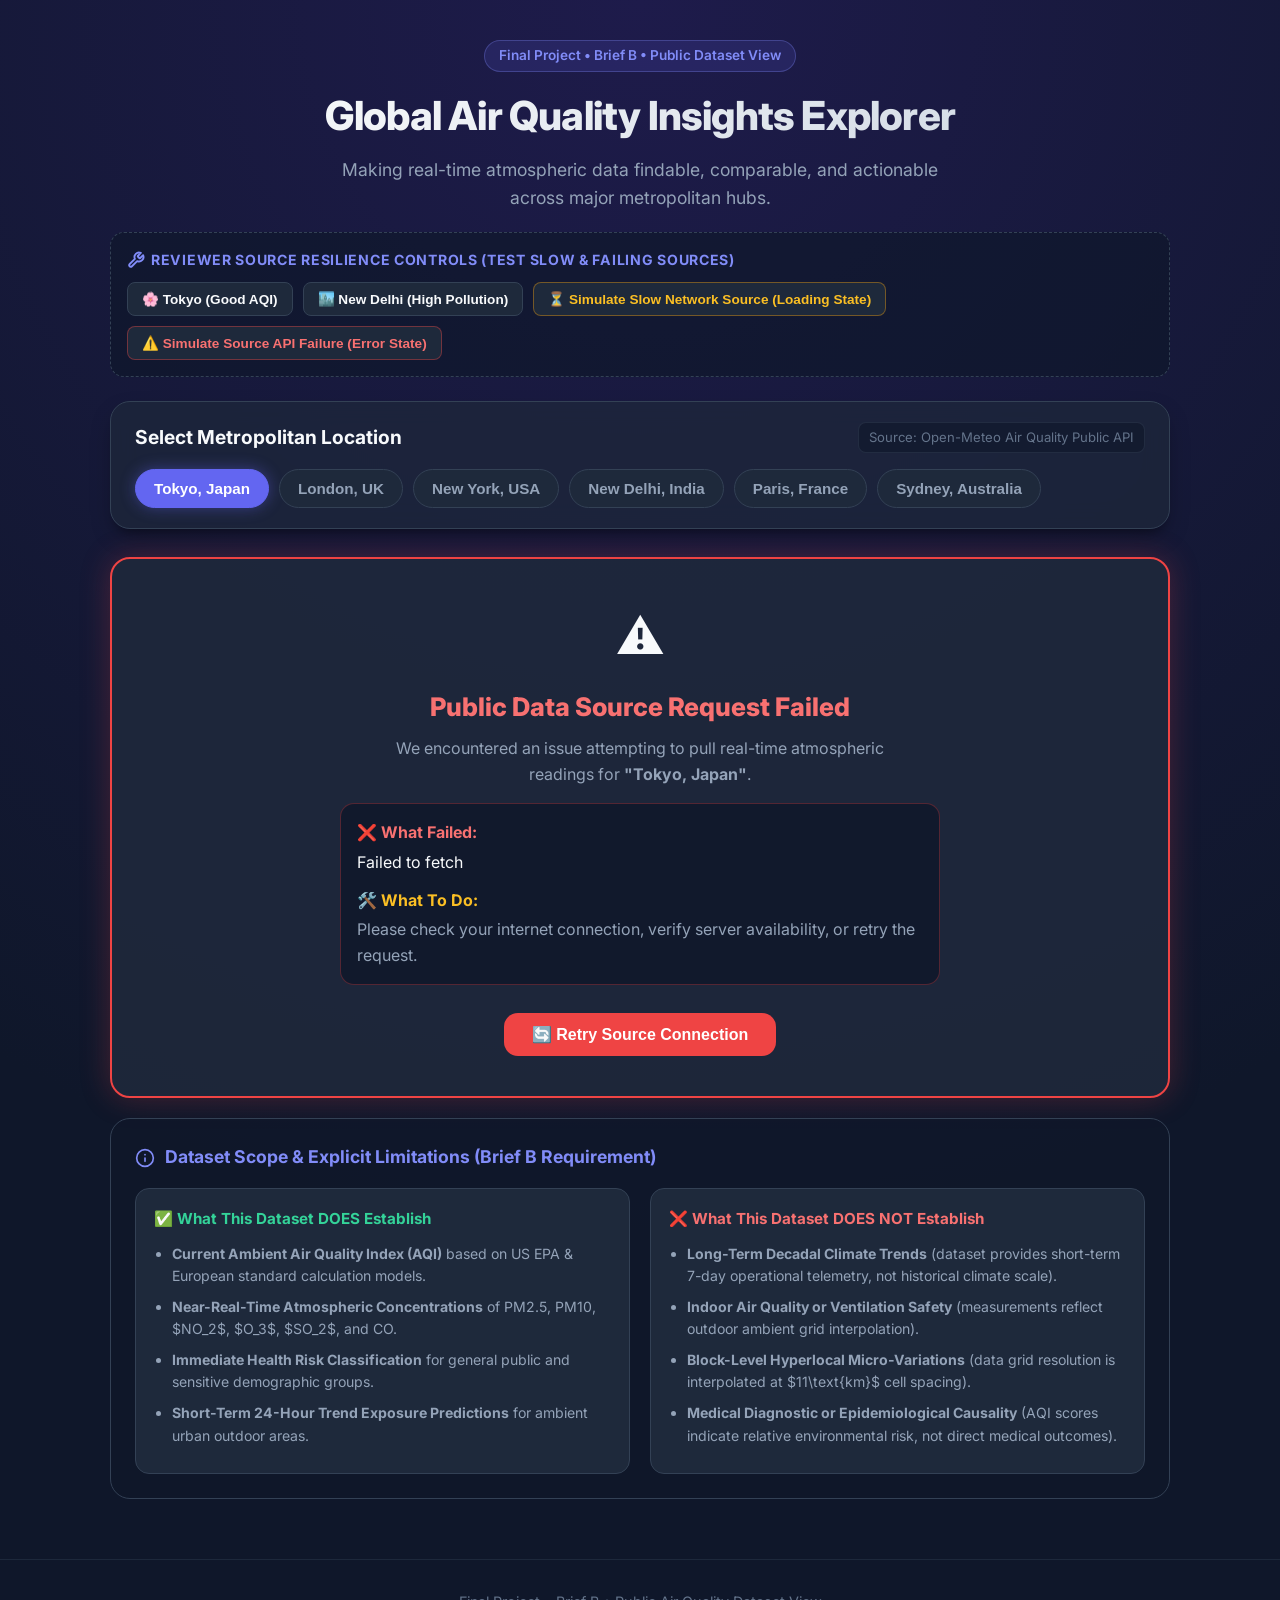
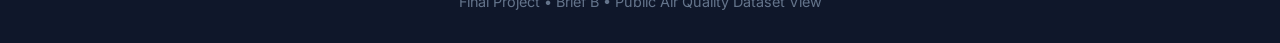
==== commit 812884ac: "Implement Final Project Brief B: Public dataset view with Open-Meteo API, source resilience, and dat" ====
--- a/index.html
+++ b/index.html
@@ -3,10 +3,10 @@
 <head>
   <meta charset="UTF-8">
   <meta name="viewport" content="width=device-width, initial-scale=1.0">
-  <meta name="description" content="Public Repository Search web application demonstrating loading, error, and empty result states against the GitHub API.">
-  <title>Public Repository Search - GitHub API Explorer</title>
+  <meta name="description" content="Global Air Quality & Environmental Health Insights Explorer - A view onto public atmospheric data answering health and pollution questions.">
+  <title>Global Air Quality Insights Explorer | Public Dataset View</title>
   
-  <!-- Modern Typography from Google Fonts -->
+  <!-- Google Fonts: Inter -->
   <link rel="preconnect" href="https://fonts.googleapis.com">
   <link rel="preconnect" href="https://fonts.gstatic.com" crossorigin>
   <link href="https://fonts.googleapis.com/css2?family=Inter:wght@400;500;600;700;800&display=swap" rel="stylesheet">
@@ -15,100 +15,115 @@
 </head>
 <body>
 
-  <!-- Keyboard Accessibility: Skip to Main Content Link -->
+  <!-- Accessibility Skip Link -->
   <a href="#main-content" class="skip-link">Skip to main content</a>
 
-  <!-- Header Section -->
+  <!-- Header -->
   <header class="app-header">
     <div class="container">
-      <span class="badge">Brief A • Public Repository Search</span>
-      <h1 id="page-title">GitHub Repository Search</h1>
-      <p class="subtitle">Search public repositories in real-time with full support for loading, error, and empty result states.</p>
+      <span class="badge">Final Project • Brief B • Public Dataset View</span>
+      <h1 id="page-title">Global Air Quality Insights Explorer</h1>
+      <p class="subtitle">Making real-time atmospheric data findable, comparable, and actionable across major metropolitan hubs.</p>
     </div>
   </header>
 
-  <!-- Main Content Area -->
+  <!-- Main Content -->
   <main id="main-content" tabindex="-1">
     <div class="container">
 
-      <!-- Reviewer Quick Testing Toolbar -->
-      <section class="reviewer-toolbar" aria-label="Reviewer Demo Controls">
+      <!-- Reviewer Testing & Resilience Controls -->
+      <section class="reviewer-toolbar" aria-label="Reviewer Controls for Source Resilience">
         <div class="reviewer-toolbar-header">
           <span class="reviewer-title">
             <svg width="18" height="18" viewBox="0 0 24 24" fill="none" stroke="currentColor" stroke-width="2.5" stroke-linecap="round" stroke-linejoin="round" aria-hidden="true"><path d="M14.7 6.3a1 1 0 0 0 0 1.4l1.6 1.6a1 1 0 0 0 1.4 0l3.77-3.77a6 6 0 0 1-7.94 7.94l-6.91 6.91a2.12 2.12 0 0 1-3-3l6.91-6.91a6 6 0 0 1 7.94-7.94l-3.76 3.76z"/></svg>
-            Reviewer Controls (Test All 3 States Without Editing Code)
+            Reviewer Source Resilience Controls (Test Slow & Failing Sources)
           </span>
         </div>
         
         <div class="reviewer-preset-buttons" role="group" aria-label="Preset demonstration buttons">
-          <button type="button" class="preset-btn" id="btn-demo-success" title="Execute a search for popular 'react' repositories">
-            <svg width="14" height="14" viewBox="0 0 24 24" fill="none" stroke="currentColor" stroke-width="2.5" stroke-linecap="round" stroke-linejoin="round" aria-hidden="true"><polyline points="20 6 9 17 4 12"/></svg>
-            1. Search 'react' (Success State)
+          <button type="button" class="preset-btn" id="btn-demo-tokyo" title="Load live air quality data for Tokyo">
+            🌸 Tokyo (Good AQI)
           </button>
           
-          <button type="button" class="preset-btn btn-empty" id="btn-demo-empty" title="Execute a search that returns 0 results">
-            <svg width="14" height="14" viewBox="0 0 24 24" fill="none" stroke="currentColor" stroke-width="2.5" stroke-linecap="round" stroke-linejoin="round" aria-hidden="true"><circle cx="11" cy="11" r="8"/><line x1="21" y1="21" x2="16.65" y2="16.65"/><line x1="8" y1="11" x2="14" y2="11"/></svg>
-            2. Search 'qwertyuiopxyz9999' (Empty State)
+          <button type="button" class="preset-btn" id="btn-demo-delhi" title="Load live air quality data for New Delhi">
+            🏙️ New Delhi (High Pollution)
           </button>
 
-          <button type="button" class="preset-btn btn-error" id="btn-demo-error" title="Trigger a simulated API network error">
-            <svg width="14" height="14" viewBox="0 0 24 24" fill="none" stroke="currentColor" stroke-width="2.5" stroke-linecap="round" stroke-linejoin="round" aria-hidden="true"><circle cx="12" cy="12" r="10"/><line x1="12" y1="8" x2="12" y2="12"/><line x1="12" y1="16" x2="12.01" y2="16"/></svg>
-            3. Simulate API Error (Error State)
+          <button type="button" class="preset-btn btn-warning" id="btn-demo-slow" title="Simulate a slow 3-second network source response">
+            ⏳ Simulate Slow Network Source (Loading State)
           </button>
 
-          <button type="button" class="preset-btn" id="btn-demo-loading" title="Show simulated persistent loading state">
-            <svg width="14" height="14" viewBox="0 0 24 24" fill="none" stroke="currentColor" stroke-width="2.5" stroke-linecap="round" stroke-linejoin="round" aria-hidden="true"><line x1="12" y1="2" x2="12" y2="6"/><line x1="12" y1="18" x2="12" y2="22"/><line x1="4.93" y1="4.93" x2="7.76" y2="7.76"/><line x1="16.24" y1="16.24" x2="19.07" y2="19.07"/><line x1="2" y1="12" x2="6" y2="12"/><line x1="18" y1="12" x2="22" y2="12"/><line x1="4.93" y1="19.07" x2="7.76" y2="16.24"/><line x1="16.24" y1="7.76" x2="19.07" y2="4.93"/></svg>
-            4. Demo Loading State
+          <button type="button" class="preset-btn btn-error" id="btn-demo-error" title="Simulate an API source failure or network outage">
+            ⚠️ Simulate Source API Failure (Error State)
           </button>
-        </div>
-
-        <div class="error-toggle-wrapper">
-          <button 
-            type="button" 
-            role="switch" 
-            aria-checked="false" 
-            id="simulate-error-switch" 
-            class="error-toggle-switch"
-            aria-label="Toggle forced error simulation"
-          >
-            <span class="error-toggle-thumb"></span>
-          </button>
-          <label for="simulate-error-switch" style="cursor: pointer;">Simulate Request Failure on Next Search</label>
         </div>
       </section>
 
-      <!-- Primary Search Form -->
-      <section class="search-section" aria-label="Repository Search Form">
-        <form id="search-form" class="search-form" role="search">
-          <div class="search-input-wrapper">
-            <svg class="search-icon" viewBox="0 0 24 24" fill="none" stroke="currentColor" stroke-width="2" stroke-linecap="round" stroke-linejoin="round" aria-hidden="true">
-              <circle cx="11" cy="11" r="8"></circle>
-              <line x1="21" y1="21" x2="16.65" y2="16.65"></line>
-            </svg>
-            <input 
-              type="text" 
-              id="search-input" 
-              class="search-input" 
-              placeholder="Search public GitHub repositories (e.g. react, vue, python)..." 
-              value="react"
-              required 
-              aria-label="Repository search query"
-            >
-          </div>
-          <button type="submit" id="search-submit-btn" class="search-button">
-            <span>Search</span>
-            <svg width="16" height="16" viewBox="0 0 24 24" fill="none" stroke="currentColor" stroke-width="2.5" stroke-linecap="round" stroke-linejoin="round" aria-hidden="true"><line x1="5" y1="12" x2="19" y2="12"/><polyline points="12 5 19 12 12 19"/></svg>
+      <!-- City Selector & Filter Controls -->
+      <section class="control-card" aria-label="Dataset Selection Controls">
+        <div class="control-header">
+          <h2>Select Metropolitan Location</h2>
+          <span class="dataset-source-tag">Source: Open-Meteo Air Quality Public API</span>
+        </div>
+        
+        <div class="city-selector-grid" id="city-selector-group" role="radiogroup" aria-label="Select target city for air quality insights">
+          <button type="button" class="city-chip active" data-city="tokyo" data-lat="35.6762" data-lon="139.6503" role="radio" aria-checked="true">
+            <span>Tokyo, Japan</span>
           </button>
-        </form>
+          <button type="button" class="city-chip" data-city="london" data-lat="51.5074" data-lon="-0.1278" role="radio" aria-checked="false">
+            <span>London, UK</span>
+          </button>
+          <button type="button" class="city-chip" data-city="newyork" data-lat="40.7128" data-lon="-74.0060" role="radio" aria-checked="false">
+            <span>New York, USA</span>
+          </button>
+          <button type="button" class="city-chip" data-city="delhi" data-lat="28.6139" data-lon="77.2090" role="radio" aria-checked="false">
+            <span>New Delhi, India</span>
+          </button>
+          <button type="button" class="city-chip" data-city="paris" data-lat="48.8566" data-lon="2.3522" role="radio" aria-checked="false">
+            <span>Paris, France</span>
+          </button>
+          <button type="button" class="city-chip" data-city="sydney" data-lat="-33.8688" data-lon="151.2093" role="radio" aria-checked="false">
+            <span>Sydney, Australia</span>
+          </button>
+        </div>
       </section>
 
-      <!-- Live Region for Screen Reader Announcements -->
+      <!-- Live Region for Accessibility -->
       <div id="aria-announcer" class="sr-only" aria-live="polite" aria-atomic="true"></div>
 
-      <!-- State & Results Container -->
-      <section id="results-section" aria-label="Search Results and Application States">
+      <!-- Main Display Area: State & Insight Cards -->
+      <section id="results-section" aria-label="Air Quality Insights and Data Visualization">
         <div id="state-container" class="state-container">
-          <!-- Dynamic Content rendered by app.js (Initial, Loading, Empty, Error, Results) -->
+          <!-- Dynamic rendering by app.js (Loading, Error, Insights View) -->
+        </div>
+      </section>
+
+      <!-- Data Limitations & Boundaries Panel (Key Brief B Requirement) -->
+      <section class="limitations-card" aria-label="Dataset Scope and Limitations">
+        <div class="limitations-header">
+          <svg width="20" height="20" viewBox="0 0 24 24" fill="none" stroke="currentColor" stroke-width="2" stroke-linecap="round" stroke-linejoin="round" aria-hidden="true"><circle cx="12" cy="12" r="10"/><line x1="12" y1="16" x2="12" y2="12"/><line x1="12" y1="8" x2="12.01" y2="8"/></svg>
+          <h3>Dataset Scope & Explicit Limitations (Brief B Requirement)</h3>
+        </div>
+        <div class="limitations-content">
+          <div class="limit-col supports">
+            <h4>✅ What This Dataset DOES Establish</h4>
+            <ul>
+              <li><strong>Current Ambient Air Quality Index (AQI)</strong> based on US EPA & European standard calculation models.</li>
+              <li><strong>Near-Real-Time Atmospheric Concentrations</strong> of PM2.5, PM10, $NO_2$, $O_3$, $SO_2$, and CO.</li>
+              <li><strong>Immediate Health Risk Classification</strong> for general public and sensitive demographic groups.</li>
+              <li><strong>Short-Term 24-Hour Trend Exposure Predictions</strong> for ambient urban outdoor areas.</li>
+            </ul>
+          </div>
+          
+          <div class="limit-col does-not-support">
+            <h4>❌ What This Dataset DOES NOT Establish</h4>
+            <ul>
+              <li><strong>Long-Term Decadal Climate Trends</strong> (dataset provides short-term 7-day operational telemetry, not historical climate scale).</li>
+              <li><strong>Indoor Air Quality or Ventilation Safety</strong> (measurements reflect outdoor ambient grid interpolation).</li>
+              <li><strong>Block-Level Hyperlocal Micro-Variations</strong> (data grid resolution is interpolated at $11\text{km}$ cell spacing).</li>
+              <li><strong>Medical Diagnostic or Epidemiological Causality</strong> (AQI scores indicate relative environmental risk, not direct medical outcomes).</li>
+            </ul>
+          </div>
         </div>
       </section>
 
@@ -118,7 +133,7 @@
   <!-- Footer -->
   <footer>
     <div class="container">
-      <p>Built for Task 2 • GitHub Public Repository Search API Integration</p>
+      <p>Final Project • Brief B • Public Air Quality Dataset View</p>
     </div>
   </footer>
 
--- a/styles.css
+++ b/styles.css
@@ -1,11 +1,11 @@
 /* ==========================================================================
-   Task 2: Public Repository Search App - Stylesheet
-   Design Tokens, Glassmorphism, States (Loading, Empty, Error, Results),
+   Final Project: Brief B - Public Dataset View
+   Styles: Design System, Insights Cards, AQI Colors, Source Resilience States,
    Focus Rings, and 320px Responsive Layout
    ========================================================================== */
 
 :root {
-  /* Color Palette */
+  /* Colors */
   --bg-dark: #0f172a;
   --bg-card: #1e293b;
   --bg-card-hover: #334155;
@@ -18,37 +18,32 @@
   
   --accent-primary: #6366f1;
   --accent-hover: #4f46e5;
-  --accent-light: rgba(99, 102, 241, 0.15);
-  
-  /* State Colors */
-  --state-success-bg: rgba(16, 185, 129, 0.1);
-  --state-success-border: #10b981;
-  --state-success-text: #34d399;
-  
-  --state-empty-bg: rgba(245, 158, 11, 0.1);
-  --state-empty-border: #f59e0b;
-  --state-empty-text: #fbbf24;
-  
-  --state-error-bg: rgba(239, 68, 68, 0.12);
-  --state-error-border: #ef4444;
-  --state-error-text: #f87171;
-  
-  --state-loading-bg: rgba(99, 102, 241, 0.1);
-  --state-loading-border: #6366f1;
-  
-  /* Typography */
+  
+  /* AQI Severity Colors */
+  --aqi-good-bg: rgba(16, 185, 129, 0.15);
+  --aqi-good-border: #10b981;
+  --aqi-good-text: #34d399;
+  
+  --aqi-moderate-bg: rgba(245, 158, 11, 0.15);
+  --aqi-moderate-border: #f59e0b;
+  --aqi-moderate-text: #fbbf24;
+  
+  --aqi-unhealthy-bg: rgba(239, 68, 68, 0.15);
+  --aqi-unhealthy-border: #ef4444;
+  --aqi-unhealthy-text: #f87171;
+
+  --aqi-hazardous-bg: rgba(168, 85, 247, 0.15);
+  --aqi-hazardous-border: #a855f7;
+  --aqi-hazardous-text: #c084fc;
+  
+  /* Typography & Radii */
   --font-family: 'Inter', -apple-system, BlinkMacSystemFont, "Segoe UI", Roboto, sans-serif;
-  
-  /* Radii & Shadows */
-  --radius-sm: 6px;
-  --radius-md: 12px;
-  --radius-lg: 18px;
+  --radius-sm: 8px;
+  --radius-md: 14px;
+  --radius-lg: 20px;
   --radius-full: 9999px;
   
-  --shadow-sm: 0 2px 4px rgba(0, 0, 0, 0.2);
   --shadow-md: 0 10px 25px -5px rgba(0, 0, 0, 0.3), 0 8px 10px -6px rgba(0, 0, 0, 0.3);
-  --shadow-glow: 0 0 20px rgba(99, 102, 241, 0.35);
-  
   --transition-fast: 0.15s ease;
   --transition-normal: 0.25s ease;
 }
@@ -73,10 +68,9 @@
   display: flex;
   flex-direction: column;
   background: radial-gradient(circle at 50% 0%, #1e1b4b 0%, #0f172a 70%);
-  padding: 0;
-}
-
-/* Accessibility: Skip Link */
+}
+
+/* Skip Link */
 .skip-link {
   position: absolute;
   top: -100px;
@@ -97,7 +91,7 @@
   outline-offset: 3px;
 }
 
-/* Layout Container */
+/* Container */
 .container {
   width: 100%;
   max-width: 1100px;
@@ -113,7 +107,7 @@
 
 .badge {
   display: inline-block;
-  background: var(--accent-light);
+  background: rgba(99, 102, 241, 0.15);
   color: #818cf8;
   border: 1px solid rgba(129, 140, 248, 0.3);
   padding: 4px 14px;
@@ -121,7 +115,6 @@
   font-weight: 600;
   border-radius: var(--radius-full);
   margin-bottom: 12px;
-  letter-spacing: 0.5px;
 }
 
 .app-header h1 {
@@ -141,109 +134,27 @@
   margin: 0 auto;
 }
 
-/* Main Content */
+/* Main */
 main {
   flex: 1;
   padding-bottom: 60px;
 }
 
-/* Search Box Container */
-.search-section {
-  margin-top: 24px;
-  margin-bottom: 28px;
-}
-
-.search-form {
-  display: flex;
-  gap: 12px;
-  background: rgba(30, 41, 59, 0.7);
-  backdrop-filter: blur(12px);
-  padding: 8px;
-  border-radius: var(--radius-lg);
-  border: 1px solid var(--border-color);
-  box-shadow: var(--shadow-md);
-  transition: border-color var(--transition-normal), box-shadow var(--transition-normal);
-}
-
-.search-form:focus-within {
-  border-color: var(--border-focus);
-  box-shadow: var(--shadow-glow);
-}
-
-.search-input-wrapper {
-  position: relative;
-  flex: 1;
-  display: flex;
-  align-items: center;
-}
-
-.search-icon {
-  position: absolute;
-  left: 16px;
-  color: var(--text-muted);
-  width: 20px;
-  height: 20px;
-  pointer-events: none;
-}
-
-.search-input {
-  width: 100%;
-  background: transparent;
-  border: none;
-  color: var(--text-primary);
-  font-size: 1.05rem;
-  font-family: inherit;
-  padding: 14px 16px 14px 48px;
-  outline: none;
-}
-
-.search-input::placeholder {
-  color: var(--text-muted);
-}
-
-.search-button {
-  background: linear-gradient(135deg, #6366f1 0%, #4f46e5 100%);
-  color: #ffffff;
-  border: none;
-  padding: 0 28px;
-  font-size: 1rem;
-  font-weight: 600;
-  border-radius: var(--radius-md);
-  cursor: pointer;
-  display: flex;
-  align-items: center;
-  gap: 8px;
-  transition: transform var(--transition-fast), background var(--transition-fast), box-shadow var(--transition-fast);
-}
-
-.search-button:hover {
-  background: linear-gradient(135deg, #4f46e5 0%, #4338ca 100%);
-  transform: translateY(-1px);
-}
-
-.search-button:focus-visible {
-  outline: 3px solid #a5b4fc;
-  outline-offset: 3px;
-}
-
-/* Quick Demo Controls for Reviewer Testing */
+/* Reviewer Resilience Toolbar */
 .reviewer-toolbar {
-  background: rgba(15, 23, 42, 0.6);
+  background: rgba(15, 23, 42, 0.65);
   border: 1px dashed var(--border-color);
   border-radius: var(--radius-md);
   padding: 16px;
-  margin-bottom: 32px;
+  margin-bottom: 24px;
 }
 
 .reviewer-toolbar-header {
-  display: flex;
-  align-items: center;
-  justify-content: space-between;
-  margin-bottom: 12px;
+  margin-bottom: 10px;
 }
 
 .reviewer-title {
-  font-size: 0.9rem;
+  font-size: 0.88rem;
   font-weight: 700;
   color: #818cf8;
   text-transform: uppercase;
@@ -268,16 +179,12 @@
   font-weight: 600;
   border-radius: var(--radius-sm);
   cursor: pointer;
-  display: flex;
-  align-items: center;
-  gap: 6px;
   transition: all var(--transition-fast);
 }
 
 .preset-btn:hover {
   background: var(--bg-card-hover);
   border-color: var(--accent-primary);
-  color: #ffffff;
 }
 
 .preset-btn:focus-visible {
@@ -285,6 +192,16 @@
   outline-offset: 2px;
 }
 
+.preset-btn.btn-warning {
+  border-color: rgba(245, 158, 11, 0.4);
+  color: #fbbf24;
+}
+
+.preset-btn.btn-warning:hover {
+  background: rgba(245, 158, 11, 0.15);
+  border-color: #f59e0b;
+}
+
 .preset-btn.btn-error {
   border-color: rgba(239, 68, 68, 0.4);
   color: #f87171;
@@ -295,116 +212,93 @@
   border-color: #ef4444;
 }
 
-.preset-btn.btn-empty {
-  border-color: rgba(245, 158, 11, 0.4);
-  color: #fbbf24;
-}
-
-.preset-btn.btn-empty:hover {
-  background: rgba(245, 158, 11, 0.15);
-  border-color: #f59e0b;
-}
-
-.error-toggle-wrapper {
-  display: flex;
+/* Control Card (City Selector) */
+.control-card {
+  background: rgba(30, 41, 59, 0.7);
+  backdrop-filter: blur(12px);
+  border: 1px solid var(--border-color);
+  border-radius: var(--radius-lg);
+  padding: 20px 24px;
+  margin-bottom: 28px;
+  box-shadow: var(--shadow-md);
+}
+
+.control-header {
+  display: flex;
+  justify-content: space-between;
   align-items: center;
-  gap: 8px;
-  margin-top: 10px;
-  padding-top: 10px;
-  border-top: 1px solid rgba(51, 65, 85, 0.5);
-  font-size: 0.85rem;
+  margin-bottom: 16px;
+  flex-wrap: wrap;
+  gap: 10px;
+}
+
+.control-header h2 {
+  font-size: 1.2rem;
+  font-weight: 700;
+}
+
+.dataset-source-tag {
+  font-size: 0.82rem;
+  color: var(--text-muted);
+  background: rgba(15, 23, 42, 0.6);
+  padding: 4px 10px;
+  border-radius: var(--radius-sm);
+  border: 1px solid rgba(51, 65, 85, 0.5);
+}
+
+.city-selector-grid {
+  display: flex;
+  flex-wrap: wrap;
+  gap: 10px;
+}
+
+.city-chip {
+  background: var(--bg-card);
   color: var(--text-secondary);
-}
-
-.error-toggle-switch {
-  position: relative;
-  display: inline-flex;
-  align-items: center;
-  width: 44px;
-  height: 24px;
-  background-color: #334155;
-  border-radius: 9999px;
-  border: none;
+  border: 1px solid var(--border-color);
+  padding: 10px 18px;
+  border-radius: var(--radius-full);
+  font-size: 0.95rem;
+  font-weight: 600;
   cursor: pointer;
-  transition: background-color var(--transition-fast);
-}
-
-.error-toggle-switch[aria-checked="true"] {
-  background-color: var(--state-error-border);
-}
-
-.error-toggle-switch:focus-visible {
-  outline: 3px solid #f87171;
-  outline-offset: 3px;
-}
-
-.error-toggle-thumb {
-  display: inline-block;
-  width: 18px;
-  height: 18px;
-  background-color: #ffffff;
-  border-radius: 50%;
-  transform: translateX(3px);
-  transition: transform var(--transition-fast);
-}
-
-.error-toggle-switch[aria-checked="true"] .error-toggle-thumb {
-  transform: translateX(23px);
-}
-
-/* State Display Panels */
+  transition: all var(--transition-fast);
+}
+
+.city-chip:hover {
+  background: var(--bg-card-hover);
+  color: #ffffff;
+}
+
+.city-chip.active {
+  background: var(--accent-primary);
+  color: #ffffff;
+  border-color: var(--accent-primary);
+  box-shadow: 0 0 15px rgba(99, 102, 241, 0.4);
+}
+
+.city-chip:focus-visible {
+  outline: 3px solid #a5b4fc;
+  outline-offset: 2px;
+}
+
+/* State Container */
 .state-container {
-  min-height: 260px;
-  position: relative;
-}
-
-.state-card {
+  min-height: 380px;
+}
+
+/* Loading State */
+.state-card-loading {
   background: var(--bg-card);
+  border: 1px solid var(--accent-primary);
   border-radius: var(--radius-lg);
-  padding: 40px 24px;
+  padding: 50px 24px;
   text-align: center;
   box-shadow: var(--shadow-md);
-  border: 1px solid var(--border-color);
-  animation: fadeIn 0.3s ease;
-}
-
-@keyframes fadeIn {
-  from { opacity: 0; transform: translateY(10px); }
-  to { opacity: 1; transform: translateY(0); }
-}
-
-.state-icon {
-  width: 64px;
-  height: 64px;
-  margin: 0 auto 16px auto;
-  display: flex;
-  align-items: center;
-  justify-content: center;
-  border-radius: 50%;
-}
-
-.state-title {
-  font-size: 1.4rem;
-  font-weight: 700;
-  margin-bottom: 8px;
-}
-
-.state-description {
-  color: var(--text-secondary);
-  max-width: 550px;
-  margin: 0 auto 20px auto;
-  font-size: 1rem;
-}
-
-/* 1. LOADING STATE STYLING */
-.state-loading {
-  background: rgba(30, 41, 59, 0.8);
-  border-color: var(--state-loading-border);
 }
 
 .spinner {
-  width: 50px;
-  height: 50px;
+  width: 52px;
+  height: 52px;
   border: 4px solid rgba(99, 102, 241, 0.2);
   border-top-color: var(--accent-primary);
   border-radius: 50%;
@@ -416,106 +310,37 @@
   to { transform: rotate(360deg); }
 }
 
-/* Skeleton Loading Cards */
-.skeleton-grid {
-  display: grid;
-  grid-template-columns: repeat(auto-fill, minmax(320px, 1fr));
-  gap: 20px;
-  margin-top: 20px;
-}
-
-.skeleton-card {
-  background: var(--bg-card);
-  border: 1px solid var(--border-color);
-  border-radius: var(--radius-md);
-  padding: 20px;
-  display: flex;
-  flex-direction: column;
-  gap: 12px;
-}
-
-.skeleton-line {
-  height: 16px;
-  background: linear-gradient(90deg, #1e293b 25%, #334155 50%, #1e293b 75%);
-  background-size: 200% 100%;
-  animation: shimmer 1.5s infinite;
-  border-radius: var(--radius-sm);
-}
-
-.skeleton-line.title { height: 24px; width: 65%; }
-.skeleton-line.text { width: 90%; }
-.skeleton-line.short { width: 40%; }
-
-@keyframes shimmer {
-  0% { background-position: 200% 0; }
-  100% { background-position: -200% 0; }
-}
-
-/* 2. EMPTY STATE STYLING (Search Succeeded with No Results) */
-.state-empty {
-  background: rgba(30, 41, 59, 0.85);
-  border: 2px dashed var(--state-empty-border);
-}
-
-.state-empty .state-icon {
-  background: var(--state-empty-bg);
-  color: var(--state-empty-text);
-}
-
-.state-empty .badge-status {
-  background: rgba(16, 185, 129, 0.15);
-  color: var(--state-success-text);
-  border: 1px solid rgba(16, 185, 129, 0.4);
-  padding: 4px 12px;
-  font-size: 0.85rem;
-  font-weight: 700;
-  border-radius: var(--radius-full);
-  display: inline-block;
-  margin-bottom: 12px;
-}
-
-/* 3. ERROR STATE STYLING (Request Failed) */
-.state-error {
+/* Error State */
+.state-card-error {
   background: rgba(30, 41, 59, 0.9);
-  border: 2px solid var(--state-error-border);
-  box-shadow: 0 0 25px rgba(239, 68, 68, 0.2);
-}
-
-.state-error .state-icon {
-  background: var(--state-error-bg);
-  color: var(--state-error-text);
-}
-
-.error-details-box {
+  border: 2px solid var(--aqi-unhealthy-border);
+  border-radius: var(--radius-lg);
+  padding: 40px 24px;
+  text-align: center;
+  box-shadow: 0 0 30px rgba(239, 68, 68, 0.25);
+}
+
+.error-details {
   background: rgba(15, 23, 42, 0.8);
   border: 1px solid rgba(239, 68, 68, 0.3);
   border-radius: var(--radius-md);
   padding: 16px;
   max-width: 600px;
-  margin: 0 auto 20px auto;
+  margin: 16px auto;
   text-align: left;
-  font-size: 0.92rem;
-}
-
-.error-details-box strong {
-  color: #f87171;
-  display: block;
-  margin-bottom: 6px;
 }
 
 .retry-button {
-  background: var(--state-error-border);
+  background: var(--aqi-unhealthy-border);
   color: #ffffff;
   border: none;
-  padding: 10px 24px;
-  font-size: 0.95rem;
-  font-weight: 600;
+  padding: 12px 28px;
+  font-size: 1rem;
+  font-weight: 700;
   border-radius: var(--radius-md);
   cursor: pointer;
-  display: inline-flex;
-  align-items: center;
-  gap: 8px;
   transition: background var(--transition-fast);
+  margin-top: 12px;
 }
 
 .retry-button:hover {
@@ -527,132 +352,183 @@
   outline-offset: 3px;
 }
 
-/* 4. SUCCESS RESULTS GRID */
-.results-header {
+/* Insights Dashboard Grid */
+.insights-dashboard {
+  display: grid;
+  grid-template-columns: repeat(12, 1fr);
+  gap: 20px;
+  margin-bottom: 30px;
+}
+
+.card-hero-aqi {
+  grid-column: span 5;
+  background: var(--bg-card);
+  border-radius: var(--radius-lg);
+  padding: 28px;
+  border: 2px solid var(--border-color);
+  display: flex;
+  flex-direction: column;
+  justify-content: space-between;
+  box-shadow: var(--shadow-md);
+}
+
+.card-hero-aqi.good { border-color: var(--aqi-good-border); }
+.card-hero-aqi.moderate { border-color: var(--aqi-moderate-border); }
+.card-hero-aqi.unhealthy { border-color: var(--aqi-unhealthy-border); }
+.card-hero-aqi.hazardous { border-color: var(--aqi-hazardous-border); }
+
+.aqi-header {
   display: flex;
   justify-content: space-between;
   align-items: center;
-  margin-bottom: 20px;
-}
-
-.results-count {
-  font-size: 1.1rem;
-  font-weight: 600;
+}
+
+.city-name-display {
+  font-size: 1.6rem;
+  font-weight: 800;
+}
+
+.aqi-badge {
+  padding: 4px 12px;
+  border-radius: var(--radius-full);
+  font-size: 0.85rem;
+  font-weight: 800;
+  text-transform: uppercase;
+}
+
+.aqi-badge.good { background: var(--aqi-good-bg); color: var(--aqi-good-text); border: 1px solid var(--aqi-good-border); }
+.aqi-badge.moderate { background: var(--aqi-moderate-bg); color: var(--aqi-moderate-text); border: 1px solid var(--aqi-moderate-border); }
+.aqi-badge.unhealthy { background: var(--aqi-unhealthy-bg); color: var(--aqi-unhealthy-text); border: 1px solid var(--aqi-unhealthy-border); }
+.aqi-badge.hazardous { background: var(--aqi-hazardous-bg); color: var(--aqi-hazardous-text); border: 1px solid var(--aqi-hazardous-border); }
+
+.aqi-score-box {
+  margin: 24px 0;
+  text-align: center;
+}
+
+.aqi-score-number {
+  font-size: 4rem;
+  font-weight: 900;
+  line-height: 1;
+}
+
+.aqi-score-label {
+  font-size: 0.9rem;
   color: var(--text-secondary);
-}
-
-.results-count span {
-  color: var(--text-primary);
-  font-weight: 700;
-}
-
-.repo-grid {
-  display: grid;
-  grid-template-columns: repeat(auto-fill, minmax(320px, 1fr));
-  gap: 20px;
-}
-
-/* Repo Card */
-.repo-card {
+  text-transform: uppercase;
+  letter-spacing: 0.05em;
+  margin-top: 6px;
+}
+
+.health-recommendation-box {
+  background: rgba(15, 23, 42, 0.6);
+  padding: 14px;
+  border-radius: var(--radius-md);
+  font-size: 0.9rem;
+  color: var(--text-secondary);
+  border-left: 4px solid var(--accent-primary);
+}
+
+.card-breakdown {
+  grid-column: span 7;
   background: var(--bg-card);
   border: 1px solid var(--border-color);
+  border-radius: var(--radius-lg);
+  padding: 28px;
+  box-shadow: var(--shadow-md);
+}
+
+.card-breakdown h3 {
+  font-size: 1.2rem;
+  margin-bottom: 20px;
+}
+
+.pollutants-list {
+  display: flex;
+  flex-direction: column;
+  gap: 16px;
+}
+
+.pollutant-row {
+  display: flex;
+  flex-direction: column;
+  gap: 6px;
+}
+
+.pollutant-info {
+  display: flex;
+  justify-content: space-between;
+  font-size: 0.92rem;
+  font-weight: 600;
+}
+
+.pollutant-bar-track {
+  height: 10px;
+  background: #0f172a;
+  border-radius: var(--radius-full);
+  overflow: hidden;
+}
+
+.pollutant-bar-fill {
+  height: 100%;
+  border-radius: var(--radius-full);
+  transition: width 0.6s ease;
+}
+
+/* Limitations Card (Brief B Requirement) */
+.limitations-card {
+  background: rgba(15, 23, 42, 0.8);
+  border: 1px solid var(--border-color);
+  border-radius: var(--radius-lg);
+  padding: 24px;
+  margin-top: 20px;
+}
+
+.limitations-header {
+  display: flex;
+  align-items: center;
+  gap: 10px;
+  color: #818cf8;
+  margin-bottom: 16px;
+}
+
+.limitations-header h3 {
+  font-size: 1.1rem;
+  font-weight: 700;
+}
+
+.limitations-content {
+  display: grid;
+  grid-template-columns: 1fr 1fr;
+  gap: 20px;
+}
+
+.limit-col {
+  background: var(--bg-card);
+  padding: 18px;
   border-radius: var(--radius-md);
-  padding: 24px;
-  display: flex;
-  flex-direction: column;
-  justify-content: space-between;
-  transition: transform var(--transition-fast), border-color var(--transition-fast), box-shadow var(--transition-fast);
-}
-
-.repo-card:hover {
-  transform: translateY(-4px);
-  border-color: var(--accent-primary);
-  box-shadow: var(--shadow-md);
-}
-
-.repo-card-header {
-  display: flex;
-  align-items: flex-start;
-  gap: 14px;
+  border: 1px solid var(--border-color);
+}
+
+.limit-col h4 {
+  font-size: 0.95rem;
+  font-weight: 700;
   margin-bottom: 12px;
 }
 
-.owner-avatar {
-  width: 42px;
-  height: 42px;
-  border-radius: 50%;
-  border: 2px solid var(--border-color);
-  flex-shrink: 0;
-  background-color: var(--bg-dark);
-}
-
-.repo-title-wrapper {
-  overflow: hidden;
-}
-
-.repo-name {
-  font-size: 1.15rem;
-  font-weight: 700;
-  color: #ffffff;
-  text-decoration: none;
-  display: block;
-  white-space: nowrap;
-  overflow: hidden;
-  text-overflow: ellipsis;
-  transition: color var(--transition-fast);
-}
-
-.repo-name:hover, .repo-name:focus-visible {
-  color: #818cf8;
-  text-decoration: underline;
-}
-
-.repo-name:focus-visible {
-  outline: 2px solid #818cf8;
-  outline-offset: 2px;
-  border-radius: var(--radius-sm);
-}
-
-.repo-owner {
-  font-size: 0.85rem;
-  color: var(--text-muted);
-}
-
-.repo-description {
+.limit-col.supports h4 { color: #34d399; }
+.limit-col.does-not-support h4 { color: #f87171; }
+
+.limit-col ul {
+  padding-left: 18px;
+  font-size: 0.88rem;
   color: var(--text-secondary);
-  font-size: 0.92rem;
-  margin-bottom: 16px;
-  display: -webkit-box;
-  -webkit-line-clamp: 3;
-  -webkit-box-orient: vertical;
-  overflow: hidden;
-  flex: 1;
-}
-
-.repo-meta {
-  display: flex;
-  align-items: center;
-  gap: 16px;
-  font-size: 0.85rem;
-  color: var(--text-secondary);
-  padding-top: 14px;
-  border-top: 1px solid rgba(51, 65, 85, 0.6);
-}
-
-.meta-item {
-  display: flex;
-  align-items: center;
-  gap: 5px;
-}
-
-.lang-dot {
-  width: 10px;
-  height: 10px;
-  border-radius: 50%;
-  display: inline-block;
-}
-
-/* Screen Reader Utility */
+}
+
+.limit-col li {
+  margin-bottom: 8px;
+}
+
 .sr-only {
   position: absolute;
   width: 1px;
@@ -665,7 +541,6 @@
   border: 0;
 }
 
-/* Footer */
 footer {
   text-align: center;
   padding: 30px 20px;
@@ -675,23 +550,29 @@
 }
 
 /* Responsive adjustments for 320px screens */
-@media (max-width: 600px) {
+@media (max-width: 850px) {
+  .insights-dashboard {
+    grid-template-columns: 1fr;
+  }
+  
+  .card-hero-aqi, .card-breakdown {
+    grid-column: span 1;
+  }
+  
+  .limitations-content {
+    grid-template-columns: 1fr;
+  }
+}
+
+@media (max-width: 500px) {
   .app-header h1 {
     font-size: 1.8rem;
   }
-  
-  .search-form {
+  .city-selector-grid {
     flex-direction: column;
-    padding: 10px;
   }
-  
-  .search-button {
+  .city-chip {
     width: 100%;
-    justify-content: center;
-    padding: 14px;
+    text-align: center;
   }
-  
-  .repo-grid, .skeleton-grid {
-    grid-template-columns: 1fr;
-  }
-}
+}
